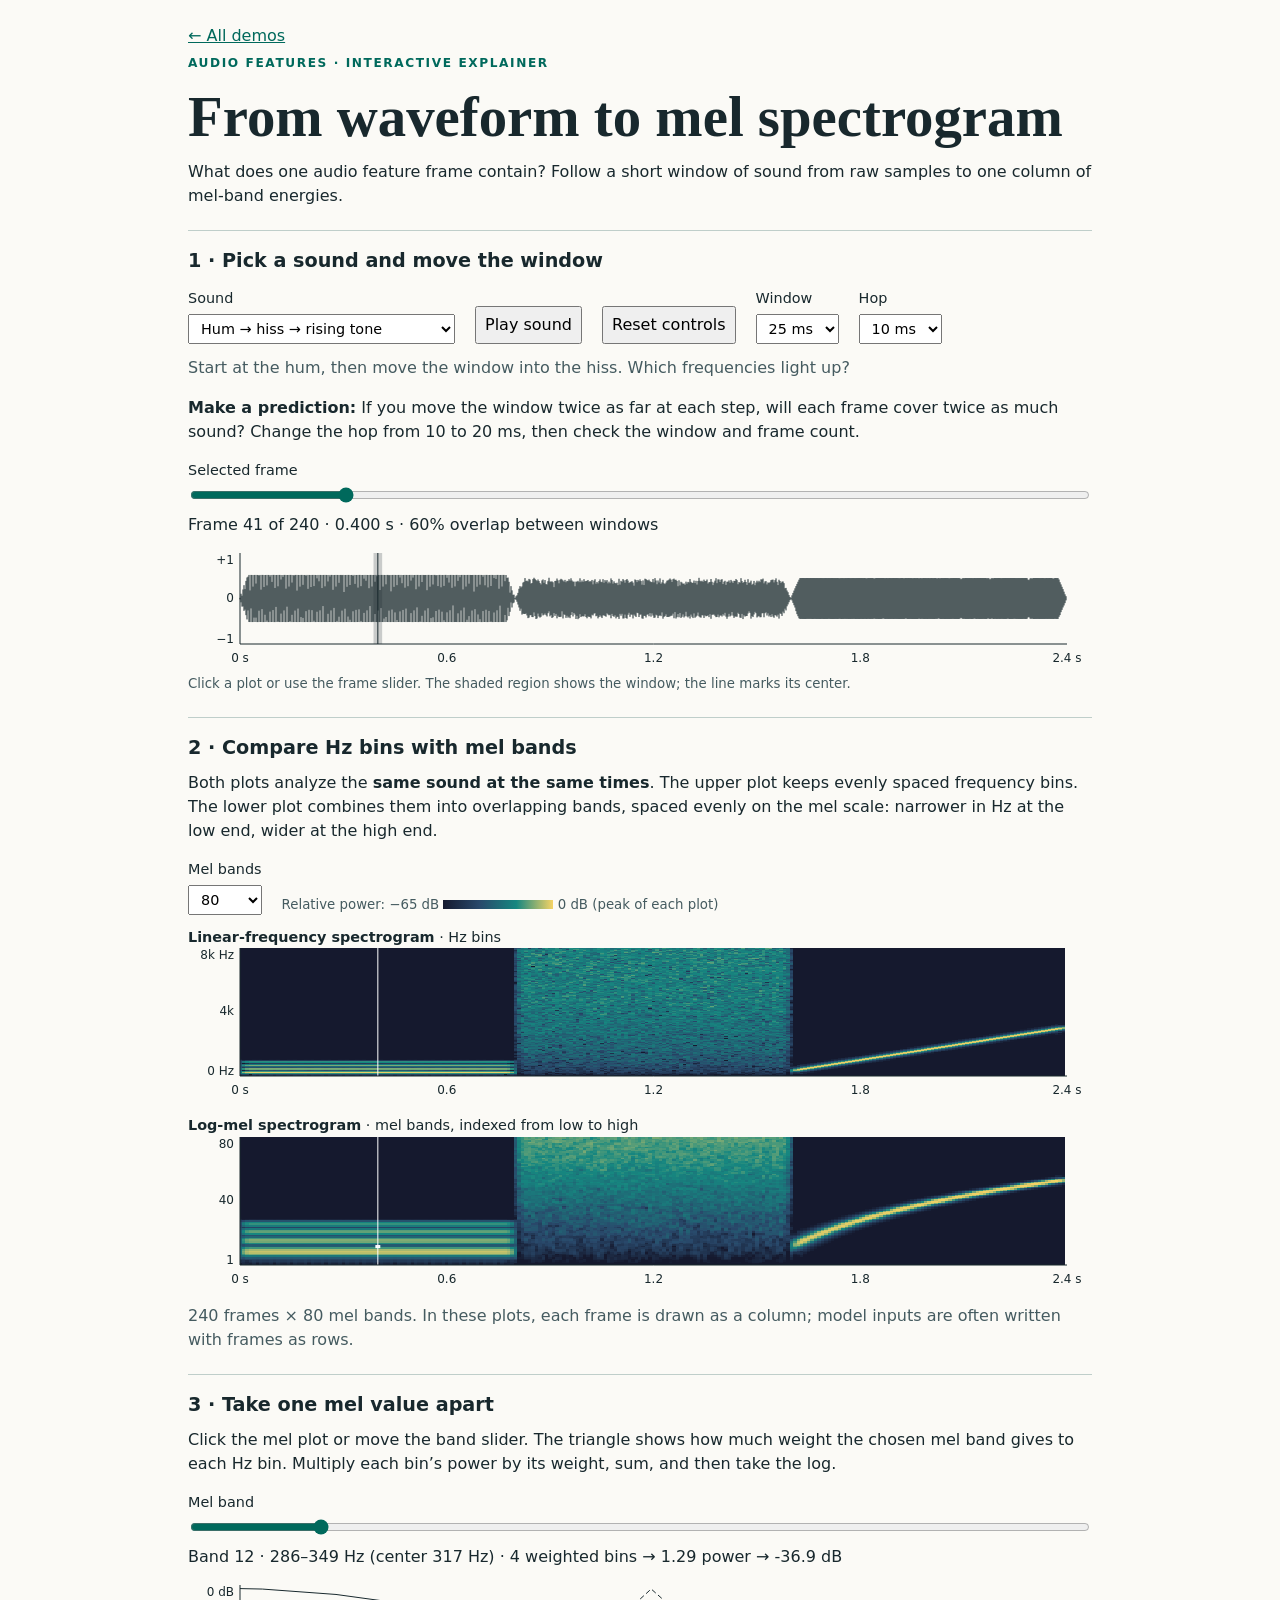
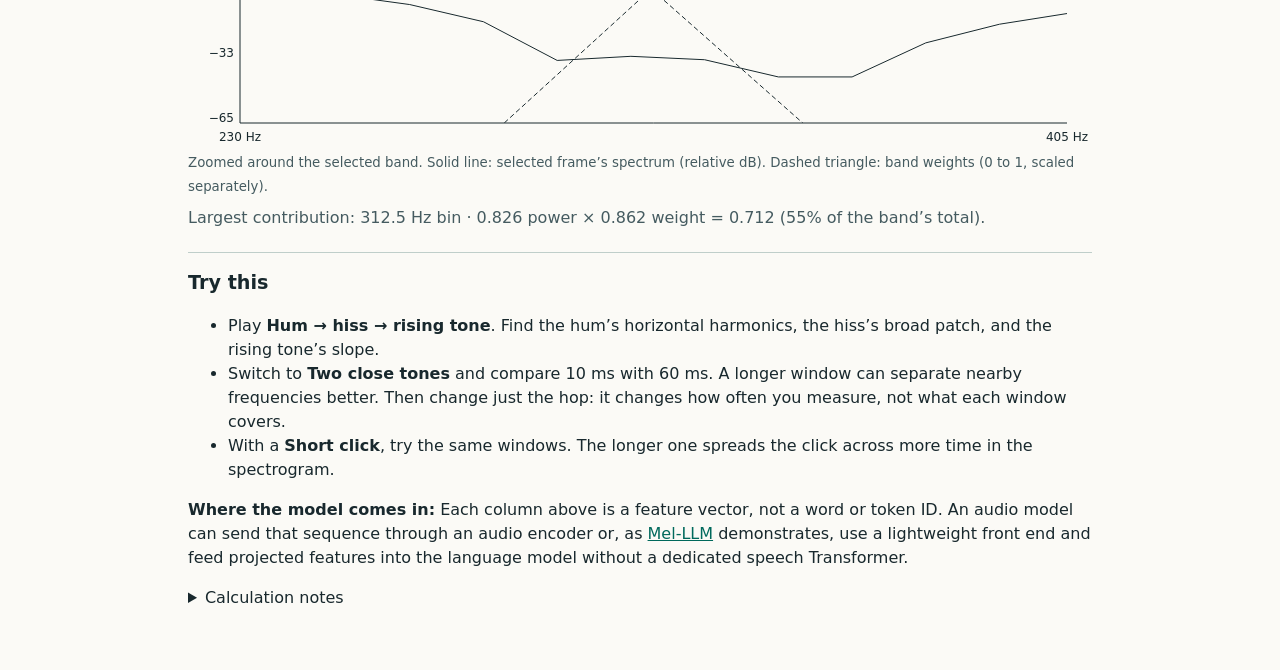
==== docs/visualizations/mel-spectrogram/index.html @ 10c1219c "Add interactive mel spectrogram explorable" ====
<!doctype html>
<html lang="en">
<meta charset="utf-8">
<meta name="viewport" content="width=device-width, initial-scale=1">
<title>From waveform to mel spectrogram</title>
<style>
:root{color-scheme:light dark;--paper:light-dark(#fbfaf6,#151c20);--ink:light-dark(#18282d,#eef6f4);--muted:light-dark(#455b60,#b2c5c7);--accent:light-dark(#00695c,#75dbca);--rule:light-dark(#bfceca,#43605d)}
*{box-sizing:border-box}
body{max-width:940px;margin:auto;padding:24px 18px 60px;background:var(--paper);color:var(--ink);font:16px/1.5 system-ui}
a{color:var(--accent)} h1{font:700 clamp(2rem,6vw,3.55rem)/1.05 Georgia,serif;margin:.25em 0} h2{font-size:1.2rem;margin:0} p{margin:.5em 0 1em}
small,.note{color:var(--muted)} .eyebrow{color:var(--accent);font-weight:700;text-transform:uppercase;letter-spacing:.13em;font-size:.76rem}
section{border-top:1px solid var(--rule);padding-top:16px;margin-top:22px}
.controls{display:flex;align-items:end;flex-wrap:wrap;gap:10px 20px;margin:12px 0}
label{display:grid;gap:4px;font-size:.9rem} select,button{font:inherit;padding:5px 8px} input{max-width:100%;accent-color:var(--accent)} .scrub{flex:1;min-width:160px}
canvas{width:100%;display:block;touch-action:pan-y} #wave{height:118px} .heat{height:155px} #detail{height:165px}
output{font-variant-numeric:tabular-nums} figure{margin:12px 0} figcaption{font-size:.9rem}
.legend{display:inline-block;vertical-align:middle;width:110px;height:9px;background:linear-gradient(90deg,#15192e,#29496b,#168780,#f5d365)}
</style>
<main>
<a href="../../">← All demos</a>
<header>
<p class="eyebrow">Audio features · interactive explainer</p>
<h1>From waveform to mel spectrogram</h1>
<p>What does one audio feature frame contain? Follow a short window of sound from raw samples to one column of mel-band energies.</p>
</header>

<section aria-labelledby="step1">
<h2 id="step1">1 · Pick a sound and move the window</h2>
<div class="controls">
<label>Sound
<select id="sound"><option value="mix">Hum → hiss → rising tone</option><option value="tones">Two close tones (440 + 510 Hz)</option><option value="chirp">Rising tone</option><option value="pulse">Short click</option></select></label>
<button id="play" type="button">Play sound</button>
<button id="reset" type="button">Reset controls</button>
<label>Window<select id="size"><option value="10">10 ms</option><option value="25" selected>25 ms</option><option value="60">60 ms</option></select></label>
<label>Hop<select id="hop"><option value="5">5 ms</option><option value="10" selected>10 ms</option><option value="20">20 ms</option></select></label>
</div>
<p class="note" id="hint"></p>
<p><strong>Make a prediction:</strong> If you move the window twice as far at each step, will each frame cover twice as much sound? Change the hop from 10 to 20 ms, then check the window and frame count.</p>
<label class="scrub">Selected frame <input id="frame" type="range" min="0" value="0"></label>
<p><output id="frameInfo" aria-live="off"></output></p>
<canvas id="wave" role="img" aria-label="Waveform with the selected analysis window shaded"></canvas>
<small>Click a plot or use the frame slider. The shaded region shows the window; the line marks its center.</small>
</section>

<section aria-labelledby="step2">
<h2 id="step2">2 · Compare Hz bins with mel bands</h2>
<p>Both plots analyze the <strong>same sound at the same times</strong>. The upper plot keeps evenly spaced frequency bins. The lower plot combines them into overlapping bands, spaced evenly on the mel scale: narrower in Hz at the low end, wider at the high end.</p>
<div class="controls"><label>Mel bands<select id="bands"><option>24</option><option>40</option><option selected>80</option></select></label>
<small>Relative power: −65 dB <span class="legend" aria-hidden="true"></span> 0 dB (peak of each plot)</small></div>
<figure><figcaption><strong>Linear-frequency spectrogram</strong> · Hz bins</figcaption><canvas id="linear" class="heat" role="img" aria-label="Linear frequency spectrogram"></canvas></figure>
<figure><figcaption><strong>Log-mel spectrogram</strong> · mel bands, indexed from low to high</figcaption><canvas id="mel" class="heat" role="img" aria-label="Log-mel spectrogram with selected frame and band"></canvas></figure>
<p class="note"><output id="shape"></output> In these plots, each frame is drawn as a column; model inputs are often written with frames as rows.</p>
</section>

<section aria-labelledby="step3">
<h2 id="step3">3 · Take one mel value apart</h2>
<p>Click the mel plot or move the band slider. The triangle shows how much weight the chosen mel band gives to each Hz bin. Multiply each bin’s power by its weight, sum, and then take the log.</p>
<label class="scrub">Mel band <input id="band" type="range" min="1" value="12"></label>
<p><output id="bandInfo" aria-live="off"></output></p>
<canvas id="detail" role="img" aria-label="Selected frame's spectrum and selected mel band's triangular weights"></canvas>
<small>Zoomed around the selected band. Solid line: selected frame’s spectrum (relative dB). Dashed triangle: band weights (0 to 1, scaled separately).</small>
<p class="note" id="contribution"></p>
</section>
<section>
<h2>Try this</h2>
<ul><li>Play <strong>Hum → hiss → rising tone</strong>. Find the hum’s horizontal harmonics, the hiss’s broad patch, and the rising tone’s slope.</li><li>Switch to <strong>Two close tones</strong> and compare 10 ms with 60 ms. A longer window can separate nearby frequencies better. Then change just the hop: it changes how often you measure, not what each window covers.</li><li>With a <strong>Short click</strong>, try the same windows. The longer one spreads the click across more time in the spectrogram.</li></ul>
<p><strong>Where the model comes in:</strong> Each column above is a feature vector, not a word or token ID. An audio model can send that sequence through an audio encoder or, as <a href="https://arxiv.org/html/2606.10231v4#S3.SS2">Mel-LLM</a> demonstrates, use a lightweight front end and feed projected features into the language model without a dedicated speech Transformer.</p>
<details><summary>Calculation notes</summary><p>Generated mono audio at 16 kHz, 2.4 seconds. Centered Hann windows use zero padding at the ends and a 1024-point FFT. We use unnormalized power and triangular filters spaced by the HTK mel formula. The dB transform uses 10 log₁₀(power/reference); colors clip below −65 dB and each plot has its own reference. The filter triangle is linear in Hz between its three vertices. This is a teaching implementation, not a checkpoint-specific feature extractor.</p></details>
</section>
</main>
<script src="dsp.js"></script>
<script src="explore.js"></script>
</html>
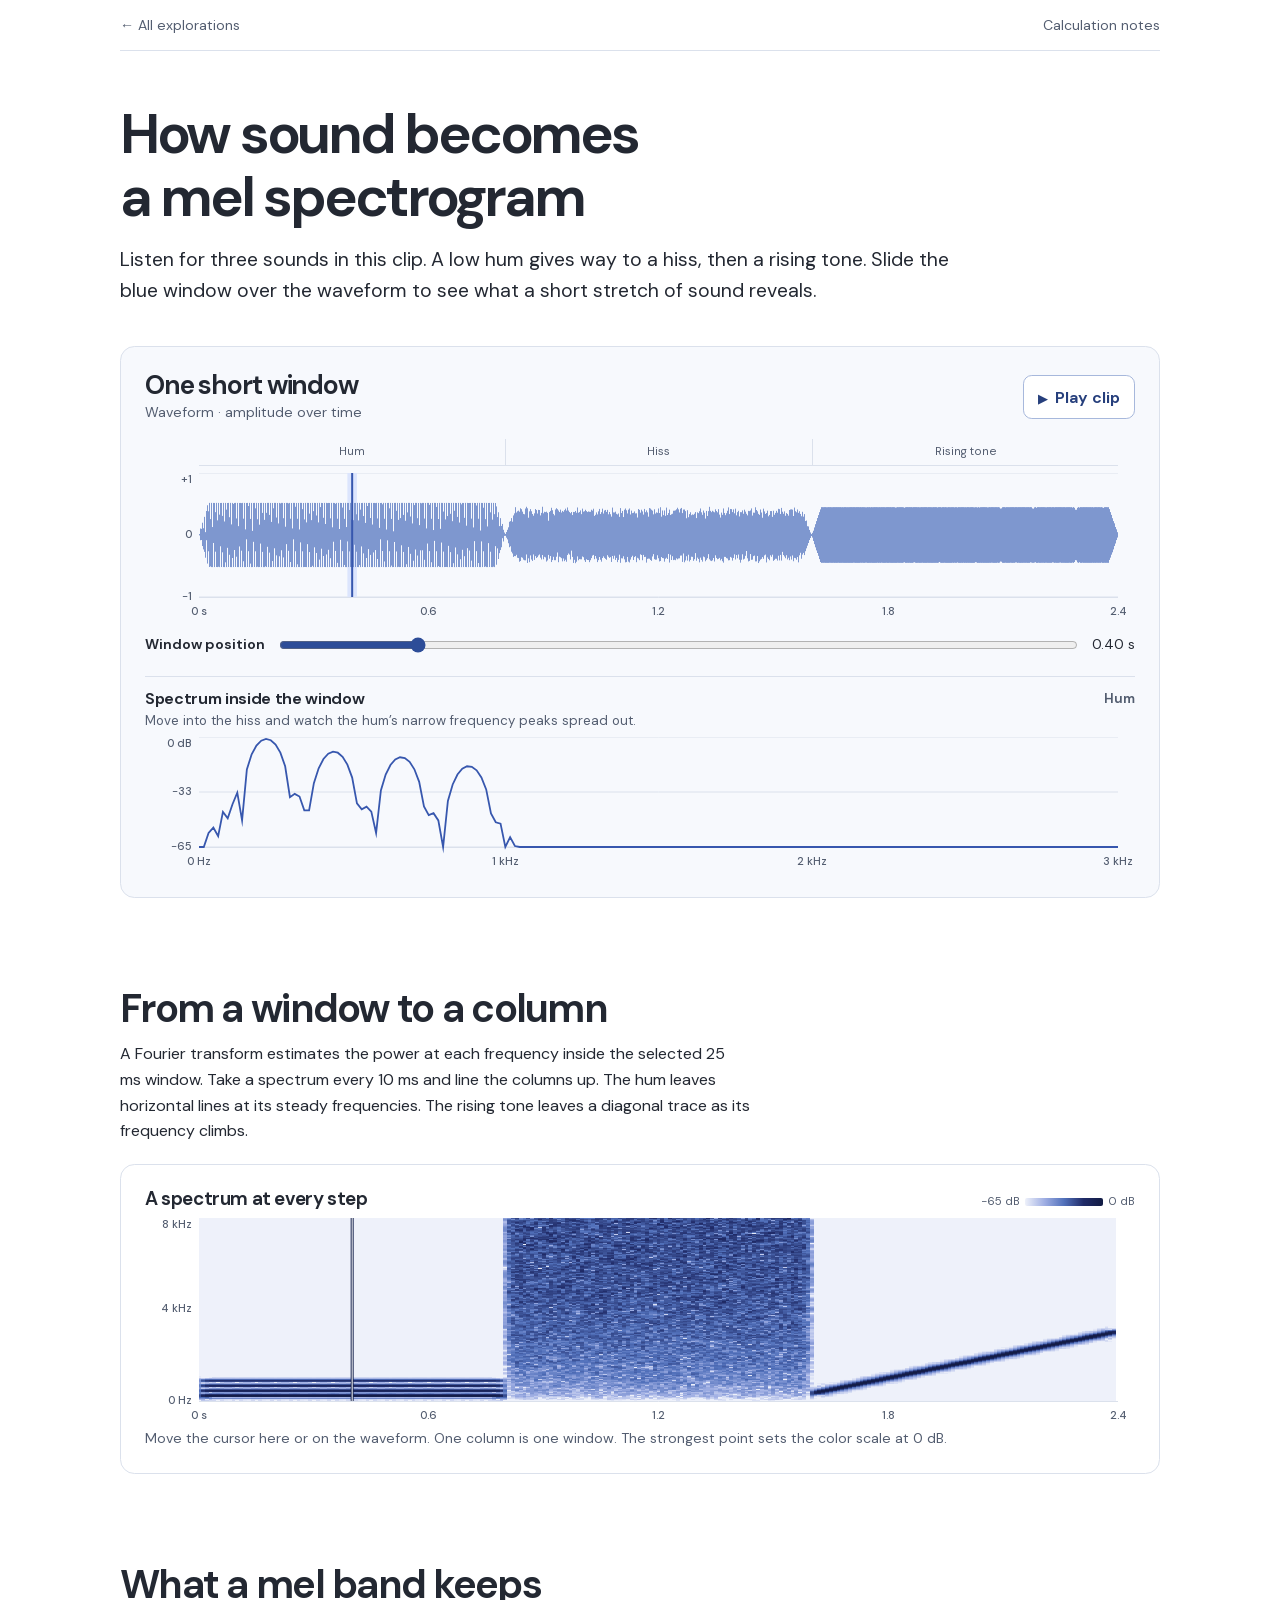
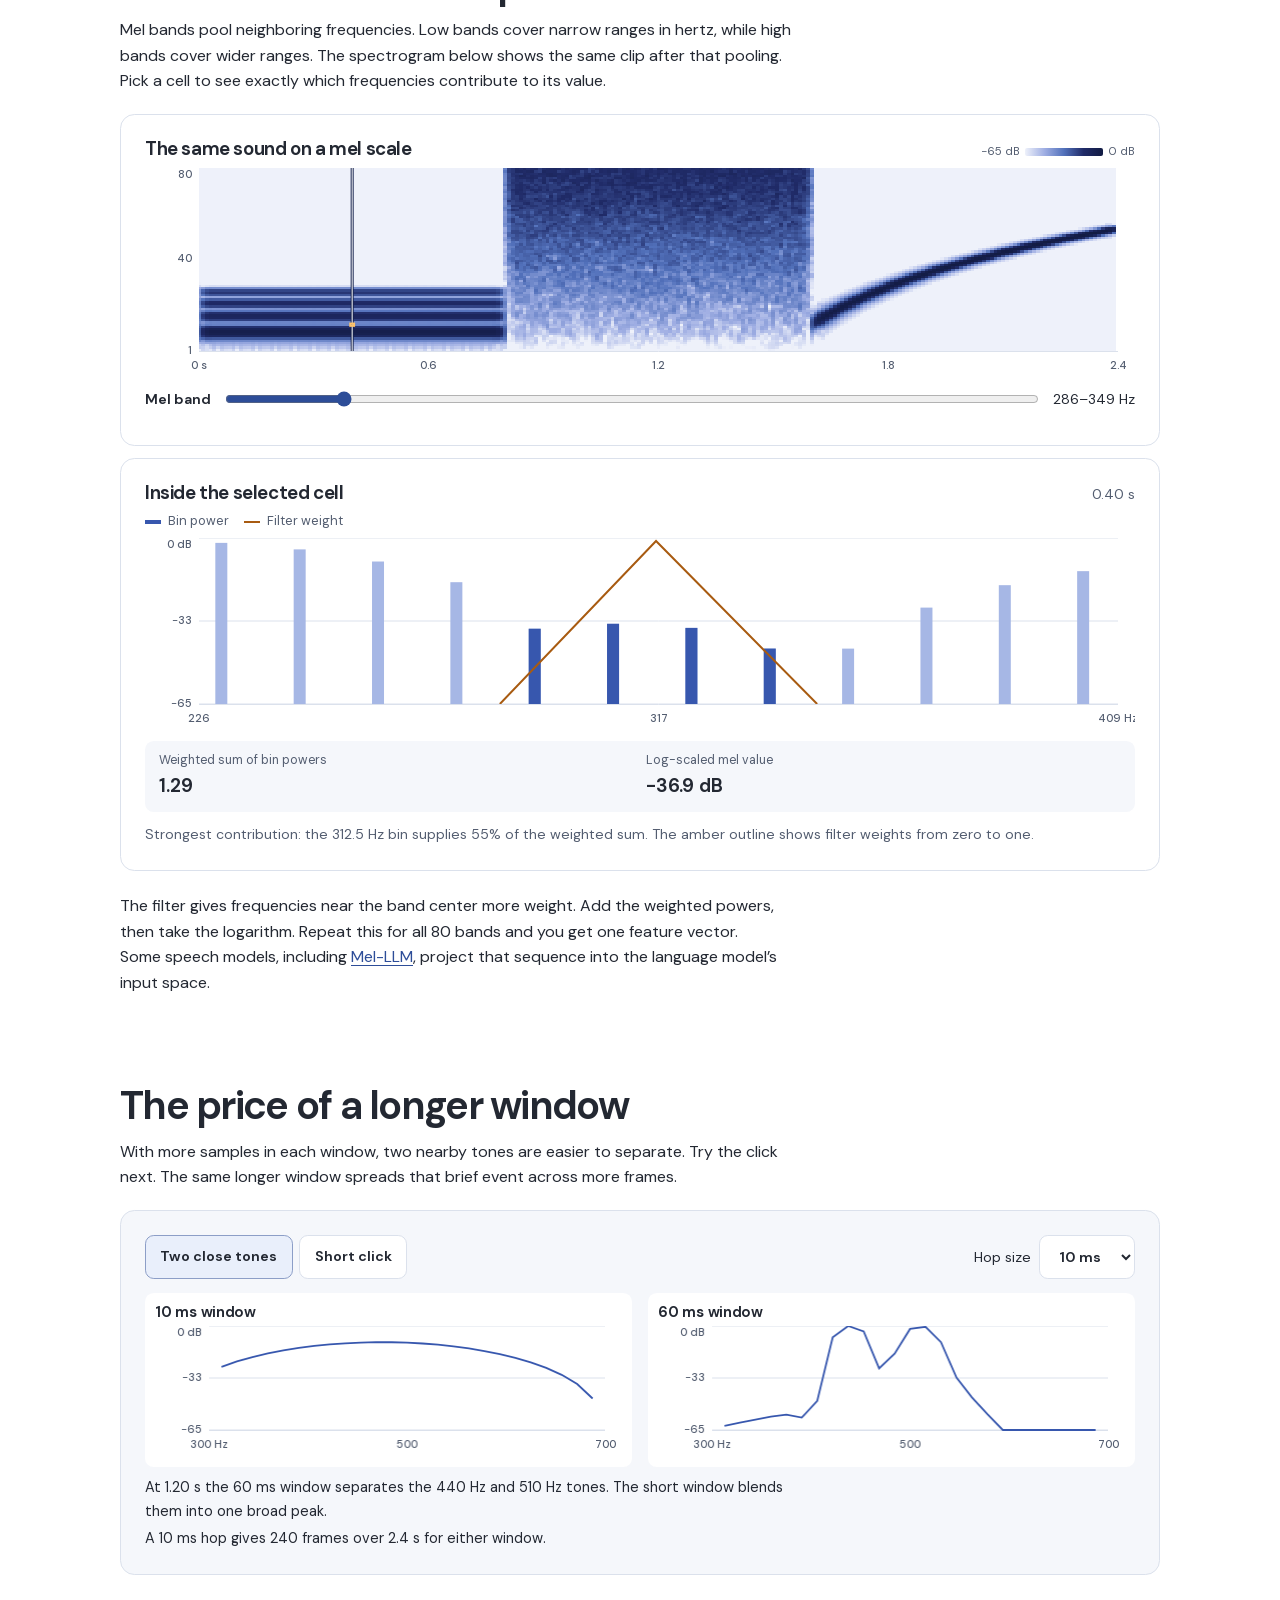
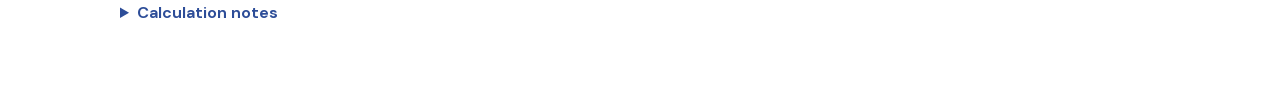
==== commit d6b3ecfc: "Rebuild mel spectrogram as an interactive lesson" ====
--- a/docs/visualizations/mel-spectrogram/index.html
+++ b/docs/visualizations/mel-spectrogram/index.html
@@ -1,73 +1,121 @@
 <!doctype html>
 <html lang="en">
-<meta charset="utf-8">
-<meta name="viewport" content="width=device-width, initial-scale=1">
-<title>From waveform to mel spectrogram</title>
-<style>
-:root{color-scheme:light dark;--paper:light-dark(#fbfaf6,#151c20);--ink:light-dark(#18282d,#eef6f4);--muted:light-dark(#455b60,#b2c5c7);--accent:light-dark(#00695c,#75dbca);--rule:light-dark(#bfceca,#43605d)}
-*{box-sizing:border-box}
-body{max-width:940px;margin:auto;padding:24px 18px 60px;background:var(--paper);color:var(--ink);font:16px/1.5 system-ui}
-a{color:var(--accent)} h1{font:700 clamp(2rem,6vw,3.55rem)/1.05 Georgia,serif;margin:.25em 0} h2{font-size:1.2rem;margin:0} p{margin:.5em 0 1em}
-small,.note{color:var(--muted)} .eyebrow{color:var(--accent);font-weight:700;text-transform:uppercase;letter-spacing:.13em;font-size:.76rem}
-section{border-top:1px solid var(--rule);padding-top:16px;margin-top:22px}
-.controls{display:flex;align-items:end;flex-wrap:wrap;gap:10px 20px;margin:12px 0}
-label{display:grid;gap:4px;font-size:.9rem} select,button{font:inherit;padding:5px 8px} input{max-width:100%;accent-color:var(--accent)} .scrub{flex:1;min-width:160px}
-canvas{width:100%;display:block;touch-action:pan-y} #wave{height:118px} .heat{height:155px} #detail{height:165px}
-output{font-variant-numeric:tabular-nums} figure{margin:12px 0} figcaption{font-size:.9rem}
-.legend{display:inline-block;vertical-align:middle;width:110px;height:9px;background:linear-gradient(90deg,#15192e,#29496b,#168780,#f5d365)}
-</style>
-<main>
-<a href="../../">← All demos</a>
-<header>
-<p class="eyebrow">Audio features · interactive explainer</p>
-<h1>From waveform to mel spectrogram</h1>
-<p>What does one audio feature frame contain? Follow a short window of sound from raw samples to one column of mel-band energies.</p>
-</header>
+<head>
+  <meta charset="utf-8">
+  <meta name="viewport" content="width=device-width, initial-scale=1">
+  <meta name="theme-color" content="#ffffff">
+  <meta name="description" content="Listen to a sound, move through a spectrogram, and see how one mel value is calculated.">
+  <title>How sound becomes a mel spectrogram</title>
+  <link rel="stylesheet" href="../editorial.css">
+  <link rel="stylesheet" href="mel.css">
+  <script src="dsp.js" defer></script>
+  <script src="explore.js" defer></script>
+</head>
+<body>
+  <header class="masthead measure">
+    <a href="../../">← All explorations</a>
+    <a href="#method">Calculation notes</a>
+  </header>
+  <main class="measure">
+    <h1>How sound becomes<br class="title-break"> a mel spectrogram</h1>
+    <p class="lede prose">Listen for three sounds in this clip. A low hum gives way to a hiss, then a rising tone. Slide the blue window over the waveform to see what a short stretch of sound reveals.</p>
 
-<section aria-labelledby="step1">
-<h2 id="step1">1 · Pick a sound and move the window</h2>
-<div class="controls">
-<label>Sound
-<select id="sound"><option value="mix">Hum → hiss → rising tone</option><option value="tones">Two close tones (440 + 510 Hz)</option><option value="chirp">Rising tone</option><option value="pulse">Short click</option></select></label>
-<button id="play" type="button">Play sound</button>
-<button id="reset" type="button">Reset controls</button>
-<label>Window<select id="size"><option value="10">10 ms</option><option value="25" selected>25 ms</option><option value="60">60 ms</option></select></label>
-<label>Hop<select id="hop"><option value="5">5 ms</option><option value="10" selected>10 ms</option><option value="20">20 ms</option></select></label>
-</div>
-<p class="note" id="hint"></p>
-<p><strong>Make a prediction:</strong> If you move the window twice as far at each step, will each frame cover twice as much sound? Change the hop from 10 to 20 ms, then check the window and frame count.</p>
-<label class="scrub">Selected frame <input id="frame" type="range" min="0" value="0"></label>
-<p><output id="frameInfo" aria-live="off"></output></p>
-<canvas id="wave" role="img" aria-label="Waveform with the selected analysis window shaded"></canvas>
-<small>Click a plot or use the frame slider. The shaded region shows the window; the line marks its center.</small>
-</section>
+    <figure class="wave-figure" aria-labelledby="wave-title">
+      <div class="figure-head">
+        <div>
+          <h2 id="wave-title">One short window</h2>
+          <p>Waveform · amplitude over time</p>
+        </div>
+        <button class="control play" id="play" type="button"><span id="play-icon" aria-hidden="true">▶</span> <span id="play-label">Play clip</span></button>
+      </div>
+      <div class="regions" aria-hidden="true"><span>Hum</span><span>Hiss</span><span>Rising tone</span></div>
+      <canvas id="wave" class="plot wave" role="img" aria-label="Waveform of a hum, a hiss, and a rising tone. The blue window shows the selected frame."></canvas>
+      <div class="range-row">
+        <label for="frame">Window position</label>
+        <input id="frame" type="range" min="0" value="40">
+        <output id="frameInfo" for="frame"></output>
+      </div>
+      <p id="audio-status" class="audio-status" role="status"></p>
+      <div class="window-spectrum">
+        <div class="figure-head"><h3>Spectrum inside the window</h3><span id="window-region"></span></div>
+        <p>Move into the hiss and watch the hum’s narrow frequency peaks spread out.</p>
+        <canvas id="spectrum" class="plot spectrum" role="img" aria-label="Frequency spectrum for the current window, with frequency in hertz and relative power in decibels."></canvas>
+      </div>
+    </figure>
 
-<section aria-labelledby="step2">
-<h2 id="step2">2 · Compare Hz bins with mel bands</h2>
-<p>Both plots analyze the <strong>same sound at the same times</strong>. The upper plot keeps evenly spaced frequency bins. The lower plot combines them into overlapping bands, spaced evenly on the mel scale: narrower in Hz at the low end, wider at the high end.</p>
-<div class="controls"><label>Mel bands<select id="bands"><option>24</option><option>40</option><option selected>80</option></select></label>
-<small>Relative power: −65 dB <span class="legend" aria-hidden="true"></span> 0 dB (peak of each plot)</small></div>
-<figure><figcaption><strong>Linear-frequency spectrogram</strong> · Hz bins</figcaption><canvas id="linear" class="heat" role="img" aria-label="Linear frequency spectrogram"></canvas></figure>
-<figure><figcaption><strong>Log-mel spectrogram</strong> · mel bands, indexed from low to high</figcaption><canvas id="mel" class="heat" role="img" aria-label="Log-mel spectrogram with selected frame and band"></canvas></figure>
-<p class="note"><output id="shape"></output> In these plots, each frame is drawn as a column; model inputs are often written with frames as rows.</p>
-</section>
+    <section class="lesson" aria-labelledby="spectrum-title">
+      <div class="prose section-intro">
+        <h2 id="spectrum-title">From a window to a column</h2>
+        <p>A Fourier transform estimates the power at each frequency inside the selected 25 ms window. Take a spectrum every 10 ms and line the columns up. The hum leaves horizontal lines at its steady frequencies. The rising tone leaves a diagonal trace as its frequency climbs.</p>
+      </div>
+      <figure class="map-figure" aria-labelledby="linear-title">
+        <div class="figure-head">
+          <h3 id="linear-title">A spectrum at every step</h3>
+          <span class="scale">−65 dB <span aria-hidden="true"></span> 0 dB</span>
+        </div>
+        <canvas id="linear" class="plot map" role="img" aria-label="Spectrogram with time in seconds, frequency in hertz, and a cursor synchronized to the waveform."></canvas>
+        <figcaption>Move the cursor here or on the waveform. One column is one window. The strongest point sets the color scale at 0 dB.</figcaption>
+      </figure>
+    </section>
 
-<section aria-labelledby="step3">
-<h2 id="step3">3 · Take one mel value apart</h2>
-<p>Click the mel plot or move the band slider. The triangle shows how much weight the chosen mel band gives to each Hz bin. Multiply each bin’s power by its weight, sum, and then take the log.</p>
-<label class="scrub">Mel band <input id="band" type="range" min="1" value="12"></label>
-<p><output id="bandInfo" aria-live="off"></output></p>
-<canvas id="detail" role="img" aria-label="Selected frame's spectrum and selected mel band's triangular weights"></canvas>
-<small>Zoomed around the selected band. Solid line: selected frame’s spectrum (relative dB). Dashed triangle: band weights (0 to 1, scaled separately).</small>
-<p class="note" id="contribution"></p>
-</section>
-<section>
-<h2>Try this</h2>
-<ul><li>Play <strong>Hum → hiss → rising tone</strong>. Find the hum’s horizontal harmonics, the hiss’s broad patch, and the rising tone’s slope.</li><li>Switch to <strong>Two close tones</strong> and compare 10 ms with 60 ms. A longer window can separate nearby frequencies better. Then change just the hop: it changes how often you measure, not what each window covers.</li><li>With a <strong>Short click</strong>, try the same windows. The longer one spreads the click across more time in the spectrogram.</li></ul>
-<p><strong>Where the model comes in:</strong> Each column above is a feature vector, not a word or token ID. An audio model can send that sequence through an audio encoder or, as <a href="https://arxiv.org/html/2606.10231v4#S3.SS2">Mel-LLM</a> demonstrates, use a lightweight front end and feed projected features into the language model without a dedicated speech Transformer.</p>
-<details><summary>Calculation notes</summary><p>Generated mono audio at 16 kHz, 2.4 seconds. Centered Hann windows use zero padding at the ends and a 1024-point FFT. We use unnormalized power and triangular filters spaced by the HTK mel formula. The dB transform uses 10 log₁₀(power/reference); colors clip below −65 dB and each plot has its own reference. The filter triangle is linear in Hz between its three vertices. This is a teaching implementation, not a checkpoint-specific feature extractor.</p></details>
-</section>
-</main>
-<script src="dsp.js"></script>
-<script src="explore.js"></script>
+    <section class="lesson" aria-labelledby="mel-title">
+      <div class="prose section-intro">
+        <h2 id="mel-title">What a mel band keeps</h2>
+        <p>Mel bands pool neighboring frequencies. Low bands cover narrow ranges in hertz, while high bands cover wider ranges. The spectrogram below shows the same clip after that pooling. Pick a cell to see exactly which frequencies contribute to its value.</p>
+      </div>
+      <figure class="map-figure" aria-labelledby="mel-plot-title">
+        <div class="figure-head">
+          <h3 id="mel-plot-title">The same sound on a mel scale</h3>
+          <span class="scale">−65 dB <span aria-hidden="true"></span> 0 dB</span>
+        </div>
+        <canvas id="mel" class="plot map" role="img" aria-label="Mel spectrogram with time in seconds, bands numbered low to high, and the current cell highlighted."></canvas>
+        <div class="range-row">
+          <label for="band">Mel band</label>
+          <input id="band" type="range" min="1" max="80" value="12">
+          <output id="bandInfo" for="band"></output>
+        </div>
+      </figure>
+      <figure class="slice-figure band-figure" aria-labelledby="filter-title">
+        <div class="figure-head">
+          <h3 id="filter-title">Inside the selected cell</h3>
+          <output id="cellTime" for="frame"></output>
+        </div>
+        <div class="figure-legend"><span><i class="power-swatch"></i> Bin power</span><span><i class="weight-swatch"></i> Filter weight</span></div>
+        <canvas id="detail" class="plot detail" role="img" aria-label="Frequency bins around the selected mel band. Solid bars show power and an amber triangle shows filter weights."></canvas>
+        <div class="calculation">
+          <div><span>Weighted sum of bin powers</span><output id="power" for="frame band"></output></div>
+          <div><span>Log-scaled mel value</span><output id="level" for="frame band"></output></div>
+        </div>
+        <figcaption id="contribution"></figcaption>
+      </figure>
+      <p class="prose bridge">The filter gives frequencies near the band center more weight. Add the weighted powers, then take the logarithm. Repeat this for all 80 bands and you get one feature vector. Some speech models, including <a href="https://arxiv.org/html/2606.10231v4#S3.SS2">Mel-LLM</a>, project that sequence into the language model’s input space.</p>
+    </section>
+
+    <section class="lesson" aria-labelledby="tradeoff-title">
+      <div class="prose section-intro">
+        <h2 id="tradeoff-title">The price of a longer window</h2>
+        <p>With more samples in each window, two nearby tones are easier to separate. Try the click next. The same longer window spreads that brief event across more frames.</p>
+      </div>
+      <div class="experiment">
+        <div class="experiment-bar">
+          <div class="choice" role="group" aria-label="Choose a sound for comparison">
+            <button class="control" type="button" data-example="tones" aria-pressed="true">Two close tones</button>
+            <button class="control" type="button" data-example="pulse" aria-pressed="false">Short click</button>
+          </div>
+          <label class="hop-label" for="hop">Hop size <select id="hop" class="control"><option value="5">5 ms</option><option value="10" selected>10 ms</option><option value="20">20 ms</option></select></label>
+        </div>
+        <div class="comparison">
+          <figure><h3>10 ms window</h3><canvas id="shortWindow" class="plot comparison-plot" role="img" aria-label="Result using a 10 millisecond window."></canvas></figure>
+          <figure><h3>60 ms window</h3><canvas id="longWindow" class="plot comparison-plot" role="img" aria-label="Result using a 60 millisecond window."></canvas></figure>
+        </div>
+        <p id="comparison-note" class="comparison-note"></p>
+        <p id="hop-note" class="comparison-note" aria-live="polite"></p>
+      </div>
+      <details id="method" class="prose method">
+        <summary>Calculation notes</summary>
+        <p>The clip is generated at 16 kHz and lasts 2.4 seconds. Frames use centered Hann windows, with zero padding at the ends and a 1,024-point FFT. The FFT powers are unnormalized. Triangular filters are spaced on the HTK mel scale. Each heatmap uses its own peak as the 0 dB reference. The window comparisons share a reference within each pair.</p>
+      </details>
+    </section>
+  </main>
+</body>
 </html>
--- a/docs/visualizations/editorial.css
+++ b/docs/visualizations/editorial.css
@@ -0,0 +1,71 @@
+@font-face {
+  font-family: "DM Sans";
+  src: url("fonts/dm-sans-latin.woff2") format("woff2");
+  font-weight: 400 700;
+  font-display: swap;
+}
+
+:root {
+  color-scheme: light;
+  --paper: #fff;
+  --ink: #232832;
+  --muted: #535d70;
+  --rule: #dbe1ec;
+  --soft: #f5f7fb;
+  --link: #2d4d98;
+  --font: "DM Sans", Arial, sans-serif;
+  font-family: var(--font);
+  color: var(--ink);
+  background: var(--paper);
+}
+
+* { box-sizing: border-box; }
+body { margin: 0; line-height: 1.6; }
+a { color: var(--link); text-underline-offset: 0.17em; }
+:focus-visible { outline: 3px solid var(--link); outline-offset: 4px; }
+h1, h2, h3, p, figure { margin: 0; }
+h1, h2, h3 { line-height: 1.12; text-wrap: balance; }
+h1 { font-size: clamp(2.3rem, 6vw, 4.05rem); letter-spacing: -0.058em; font-weight: 650; }
+h2 { font-size: clamp(1.75rem, 4vw, 2.5rem); letter-spacing: -0.043em; font-weight: 650; }
+h3 { letter-spacing: -0.021em; font-weight: 650; }
+p { text-wrap: pretty; }
+.prose { max-width: 61ch; }
+.measure { width: min(100% - 2.5rem, 65rem); margin-inline: auto; }
+
+button, select, input { font: inherit; color: inherit; }
+button { cursor: pointer; }
+.control {
+  min-block-size: 44px;
+  padding-inline: 0.9rem;
+  border: 1px solid var(--rule);
+  border-radius: 0.55rem;
+  background: var(--paper);
+  font-weight: 650;
+}
+.control:hover { background: var(--soft); border-color: #aeb9d1; }
+.control[aria-pressed="true"] { background: #e9effb; border-color: #8c9ec7; }
+.text-control {
+  min-height: 44px;
+  border: 0;
+  padding: 0 0.3rem;
+  background: transparent;
+  color: var(--link);
+  text-decoration: underline;
+  text-underline-offset: 0.2em;
+}
+input[type="range"] {
+  min-width: 0;
+  min-height: 44px;
+  margin: 0;
+  accent-color: var(--link);
+  cursor: pointer;
+}
+.visually-hidden {
+  position: absolute;
+  width: 1px;
+  height: 1px;
+  padding: 0;
+  overflow: hidden;
+  clip-path: inset(50%);
+  white-space: nowrap;
+}
--- a/docs/visualizations/mel-spectrogram/mel.css
+++ b/docs/visualizations/mel-spectrogram/mel.css
@@ -0,0 +1,102 @@
+:root { --signal: #3757ae; --weight: #a85b11; --plot-left: 54px; --plot-right: 17px; }
+
+.masthead {
+  display: flex;
+  justify-content: space-between;
+  gap: 0.75rem;
+  padding: 0.85rem 0;
+  border-bottom: 1px solid var(--rule);
+  font-size: 0.88rem;
+}
+.masthead a { color: var(--muted); text-decoration: none; }
+.masthead a:hover { text-decoration: underline; }
+
+main { padding: clamp(1.7rem, 4vw, 3.45rem) 0 5rem; }
+main h1 { font-size: clamp(2.3rem, 5.5vw, 3.52rem); }
+.lede { margin: 1rem 0 clamp(1.5rem, 4vw, 2.5rem); font-size: clamp(1.05rem, 2vw, 1.22rem); }
+.wave-figure, .slice-figure, .map-figure, .experiment {
+  padding: clamp(0.8rem, 2.5vw, 1.5rem);
+  border: 1px solid var(--rule);
+  border-radius: 0.9rem;
+}
+.wave-figure { background: #f7f9fd; }
+.figure-head { display: flex; align-items: baseline; justify-content: space-between; flex-wrap: wrap; gap: 0.35rem 1rem; }
+.wave-figure .figure-head { align-items: center; }
+.wave-figure h2 { font-size: clamp(1.32rem, 3vw, 1.65rem); }
+.figure-head p, .figure-head output, figcaption { color: var(--muted); font-size: 0.88rem; }
+.play { flex: 0 0 auto; color: #263f7c; border-color: #a7b8dc; }
+#play-icon { margin-right: 0.2rem; font-size: 0.78rem; }
+.regions {
+  display: grid;
+  grid-template-columns: repeat(3, minmax(0, 1fr));
+  margin: 0.95rem var(--plot-right) 0 var(--plot-left);
+  color: var(--muted);
+  font-size: 0.72rem;
+  text-align: center;
+}
+.regions span { padding: 0.25rem 0; border-bottom: 1px solid var(--rule); }
+.regions span + span { border-left: 1px solid var(--rule); }
+.plot {
+  display: block;
+  width: 100%;
+  margin-top: 0.4rem;
+}
+#wave, #linear, #mel { cursor: crosshair; touch-action: pan-y; }
+.wave { height: clamp(105px, 14vw, 150px); }
+.map { height: clamp(132px, 18vw, 209px); }
+.spectrum, .detail { height: clamp(134px, 18vw, 192px); }
+.range-row { display: grid; grid-template-columns: max-content minmax(3rem, 1fr) max-content; align-items: center; gap: 0.25rem 0.85rem; font-size: 0.88rem; }
+.range-row label { font-weight: 650; }
+output { font-variant-numeric: tabular-nums; }
+.audio-status:empty { display: none; }
+
+.lesson { margin-top: clamp(2.9rem, 7vw, 5.5rem); }
+.section-intro { margin-bottom: 1.25rem; }
+.section-intro p { margin-top: 0.65rem; }
+.bridge { margin: 1.4rem 0; }
+.scale { display: flex; align-items: center; gap: 0.3rem; font-size: 0.72rem; color: var(--muted); }
+.scale span {
+  width: clamp(44px, 9vw, 78px);
+  height: 8px;
+  border-radius: 2px;
+  background: linear-gradient(90deg, #eef1fa, #9faee3, #5271bb, #202b68, #121b43);
+}
+.band-figure { margin-top: 0.75rem; }
+.figure-legend { display: flex; gap: 0.95rem; padding-top: 0.35rem; font-size: 0.8rem; color: var(--muted); }
+.figure-legend i { display: inline-block; width: 1rem; margin-right: 0.25rem; vertical-align: middle; }
+.power-swatch { border-top: 4px solid var(--signal); }
+.weight-swatch { border-top: 2px solid var(--weight); }
+.calculation { display: grid; grid-template-columns: 1fr 1fr; gap: 0.8rem; margin: 0.7rem 0; padding: 0.65rem 0.85rem; background: var(--soft); border-radius: 0.55rem; }
+.calculation span, .calculation output { display: block; }
+.calculation span { color: var(--muted); font-size: 0.78rem; }
+.calculation output { font-size: 1.18rem; font-weight: 650; }
+
+.experiment { background: var(--soft); }
+.experiment-bar, .choice { display: flex; align-items: center; flex-wrap: wrap; gap: 0.4rem; }
+.experiment-bar { justify-content: space-between; gap: 0.75rem; }
+.choice button, .hop-label { font-size: 0.89rem; }
+.hop-label select { margin-left: 0.25rem; }
+.comparison { display: grid; grid-template-columns: repeat(2, minmax(0, 1fr)); gap: 1rem; margin: 0.9rem 0 0.6rem; }
+.comparison figure { min-width: 0; background: #fff; padding: 0.65rem; border-radius: 0.55rem; }
+.comparison h3 { font-size: 0.92rem; }
+.comparison-plot { height: 130px; }
+.comparison-note { max-width: 65ch; font-size: 0.91rem; margin-top: 0.25rem; }
+.method { margin-top: 1.55rem; }
+.method summary { font-weight: 650; color: var(--link); cursor: pointer; }
+.method p { margin-top: 0.55rem; }
+
+@media (max-width: 660px) {
+  :root { --plot-left: 43px; --plot-right: 13px; }
+  .measure { width: calc(100% - 1.6rem); }
+  .title-break { display: none; }
+  .range-row { grid-template-columns: 1fr auto; row-gap: 0; }
+  .range-row input { grid-column: 1 / -1; grid-row: 2; }
+  .range-row output { grid-column: 2; grid-row: 1; }
+  .comparison { grid-template-columns: 1fr; gap: 0.5rem; }
+}
+
+.window-spectrum { border-top: 1px solid var(--rule); margin-top: 0.6rem; padding-top: 0.7rem; }
+.window-spectrum h3 { font-size: 1rem; }
+.window-spectrum p, #window-region { font-size: 0.83rem; color: var(--muted); }
+#window-region { font-weight: 650; }
+.window-spectrum .plot { height: clamp(105px, 12vw, 136px); }
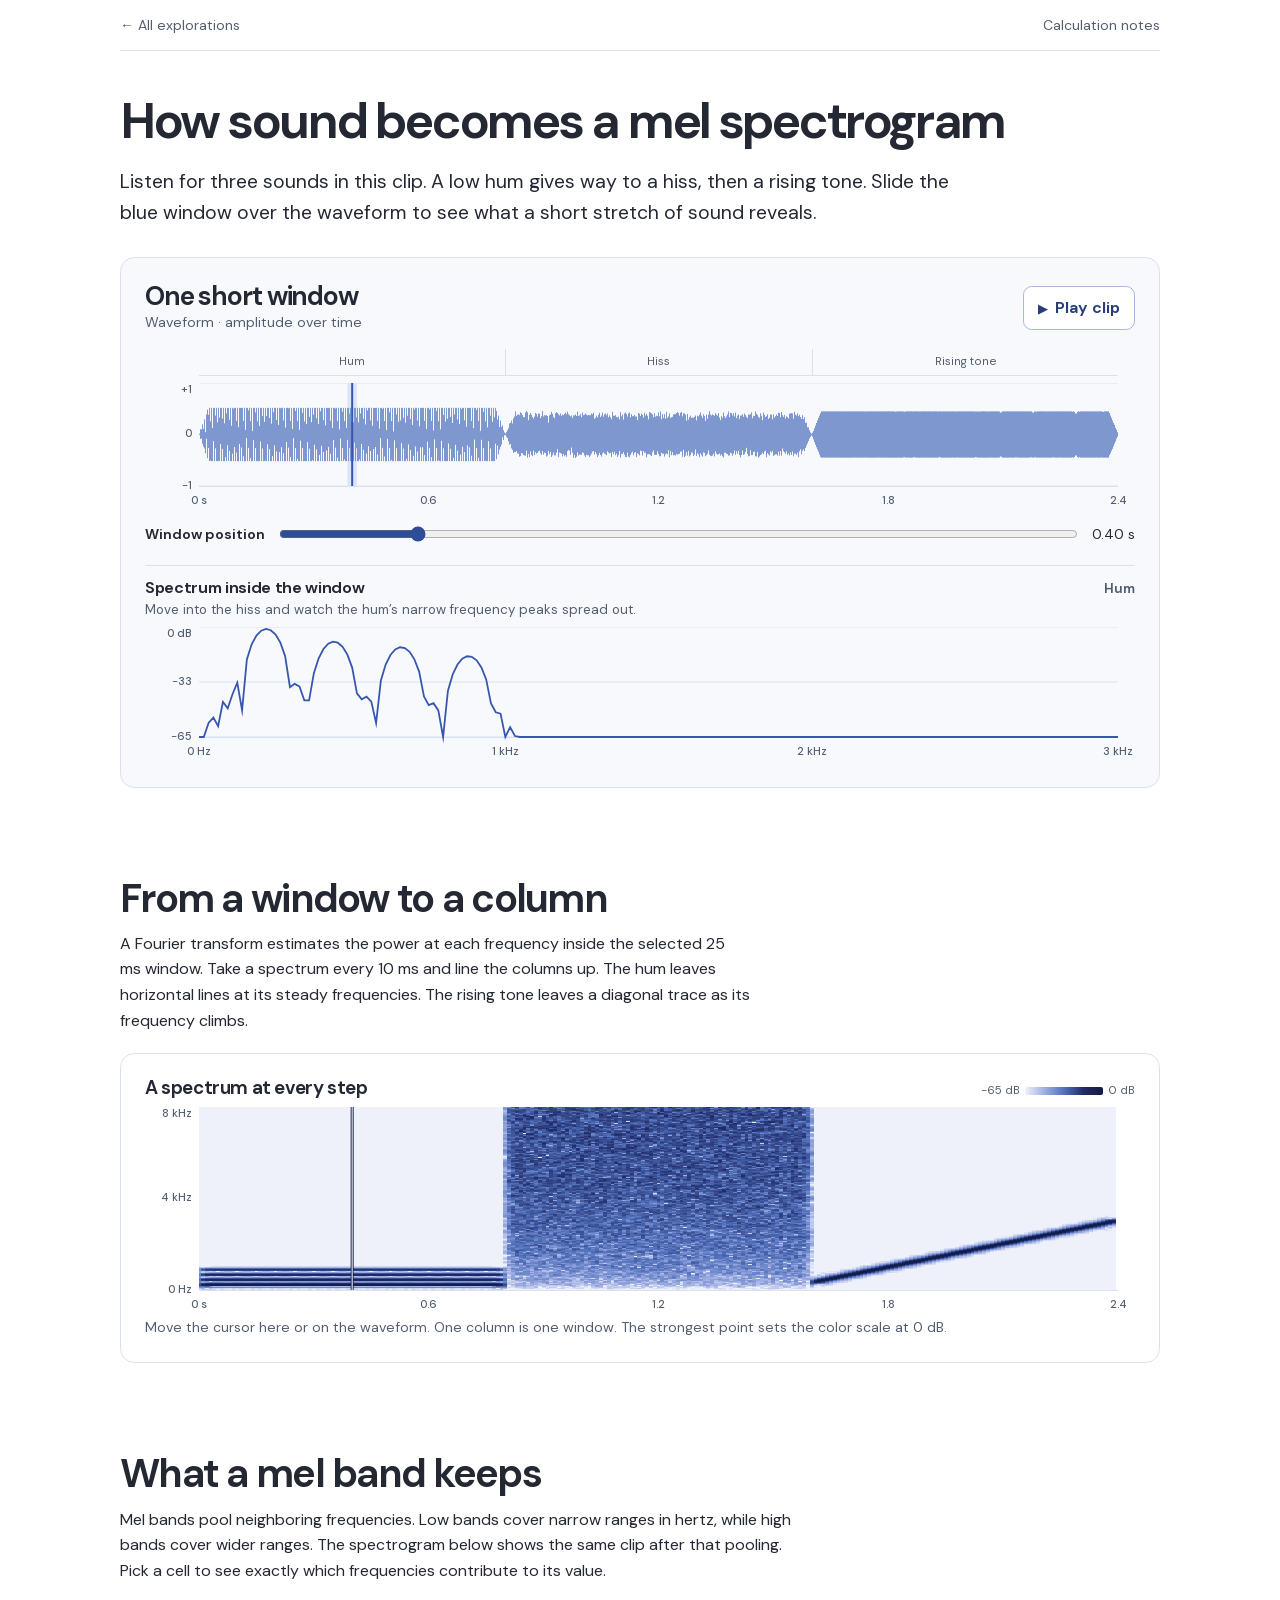
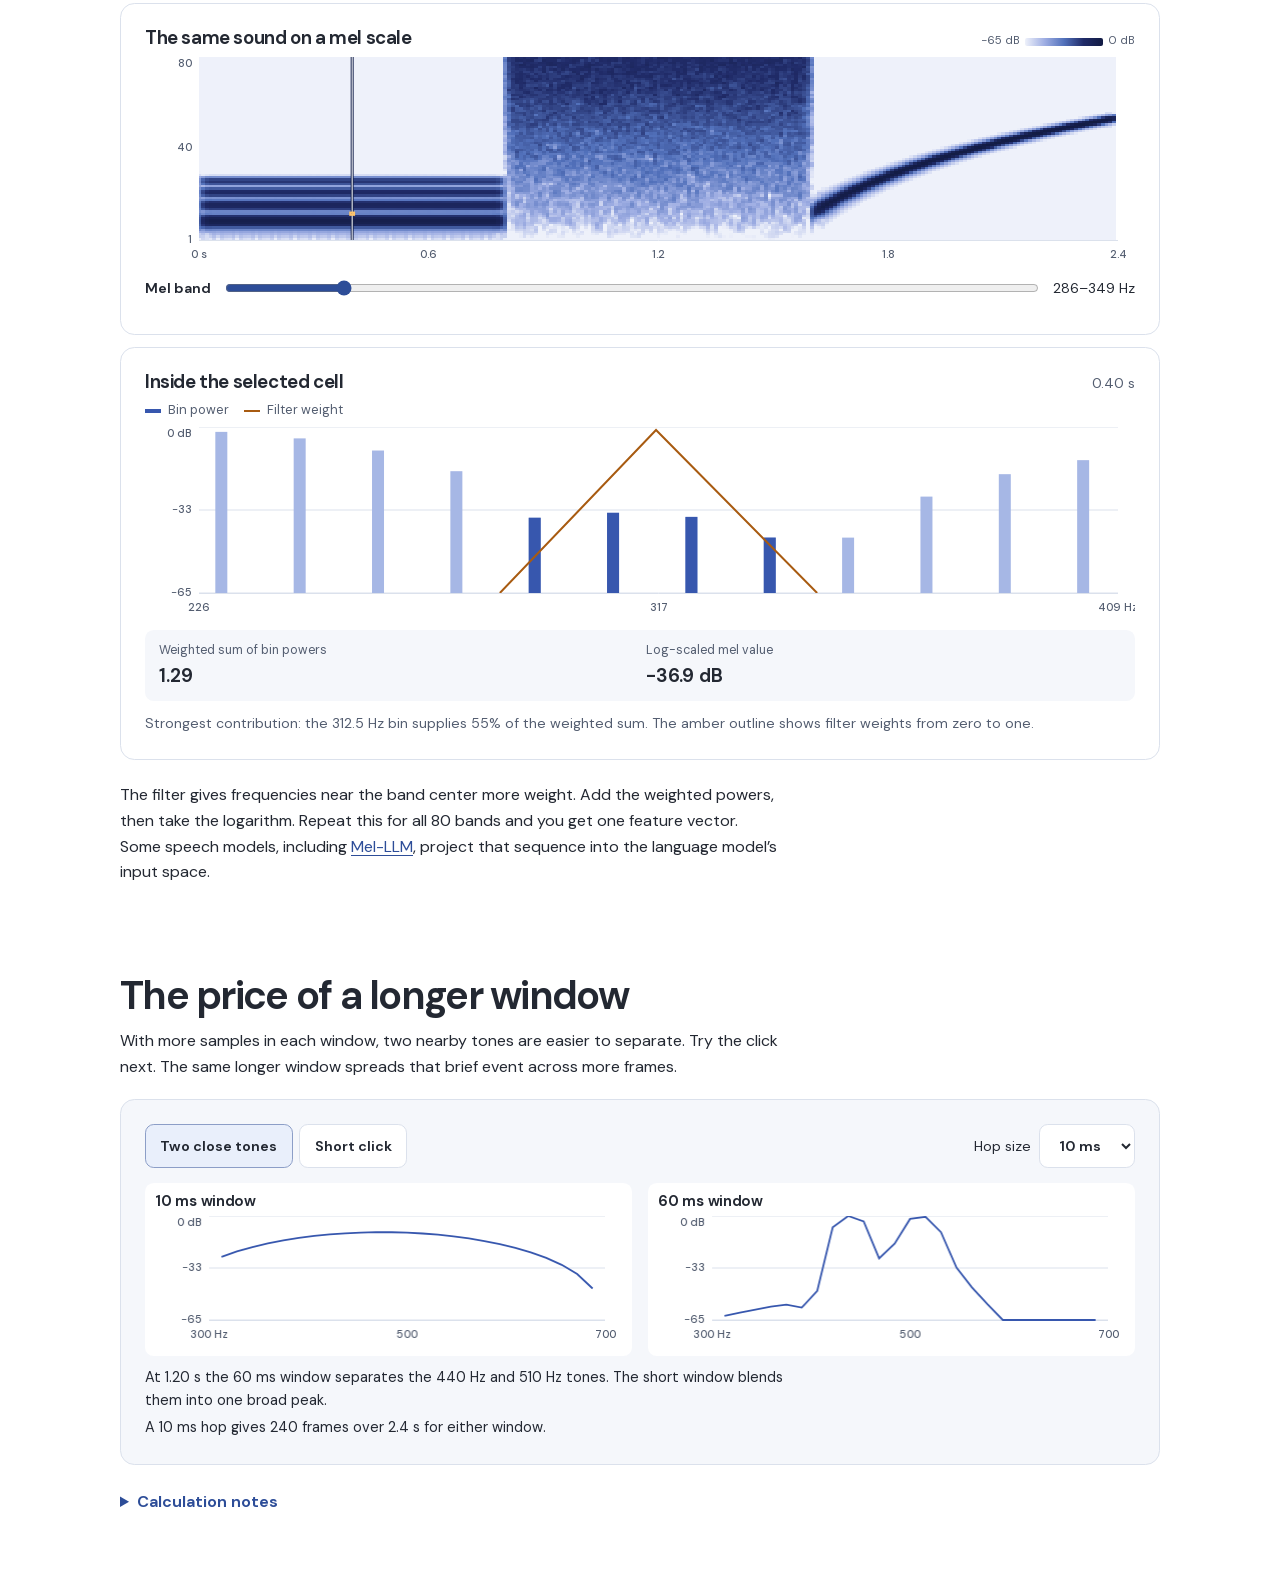
==== commit 904aa647: "Keep the first spectrum in view alongside the waveform" ====
--- a/docs/visualizations/mel-spectrogram/index.html
+++ b/docs/visualizations/mel-spectrogram/index.html
@@ -17,7 +17,7 @@
     <a href="#method">Calculation notes</a>
   </header>
   <main class="measure">
-    <h1>How sound becomes<br class="title-break"> a mel spectrogram</h1>
+    <h1>How sound becomes a mel spectrogram</h1>
     <p class="lede prose">Listen for three sounds in this clip. A low hum gives way to a hiss, then a rising tone. Slide the blue window over the waveform to see what a short stretch of sound reveals.</p>
 
     <figure class="wave-figure" aria-labelledby="wave-title">
--- a/docs/visualizations/mel-spectrogram/mel.css
+++ b/docs/visualizations/mel-spectrogram/mel.css
@@ -11,9 +11,9 @@
 .masthead a { color: var(--muted); text-decoration: none; }
 .masthead a:hover { text-decoration: underline; }
 
-main { padding: clamp(1.7rem, 4vw, 3.45rem) 0 5rem; }
-main h1 { font-size: clamp(2.3rem, 5.5vw, 3.52rem); }
-.lede { margin: 1rem 0 clamp(1.5rem, 4vw, 2.5rem); font-size: clamp(1.05rem, 2vw, 1.22rem); }
+main { padding: clamp(1.7rem, 3.4vw, 2.65rem) 0 5rem; }
+main h1 { font-size: clamp(2.3rem, 4.5vw, 3.15rem); }
+.lede { margin: 1rem 0 clamp(1.4rem, 3vw, 1.8rem); font-size: clamp(1.05rem, 2vw, 1.22rem); }
 .wave-figure, .slice-figure, .map-figure, .experiment {
   padding: clamp(0.8rem, 2.5vw, 1.5rem);
   border: 1px solid var(--rule);
@@ -42,7 +42,7 @@
   margin-top: 0.4rem;
 }
 #wave, #linear, #mel { cursor: crosshair; touch-action: pan-y; }
-.wave { height: clamp(105px, 14vw, 150px); }
+.wave { height: clamp(105px, 12vw, 129px); }
 .map { height: clamp(132px, 18vw, 209px); }
 .spectrum, .detail { height: clamp(134px, 18vw, 192px); }
 .range-row { display: grid; grid-template-columns: max-content minmax(3rem, 1fr) max-content; align-items: center; gap: 0.25rem 0.85rem; font-size: 0.88rem; }
@@ -88,7 +88,6 @@
 @media (max-width: 660px) {
   :root { --plot-left: 43px; --plot-right: 13px; }
   .measure { width: calc(100% - 1.6rem); }
-  .title-break { display: none; }
   .range-row { grid-template-columns: 1fr auto; row-gap: 0; }
   .range-row input { grid-column: 1 / -1; grid-row: 2; }
   .range-row output { grid-column: 2; grid-row: 1; }
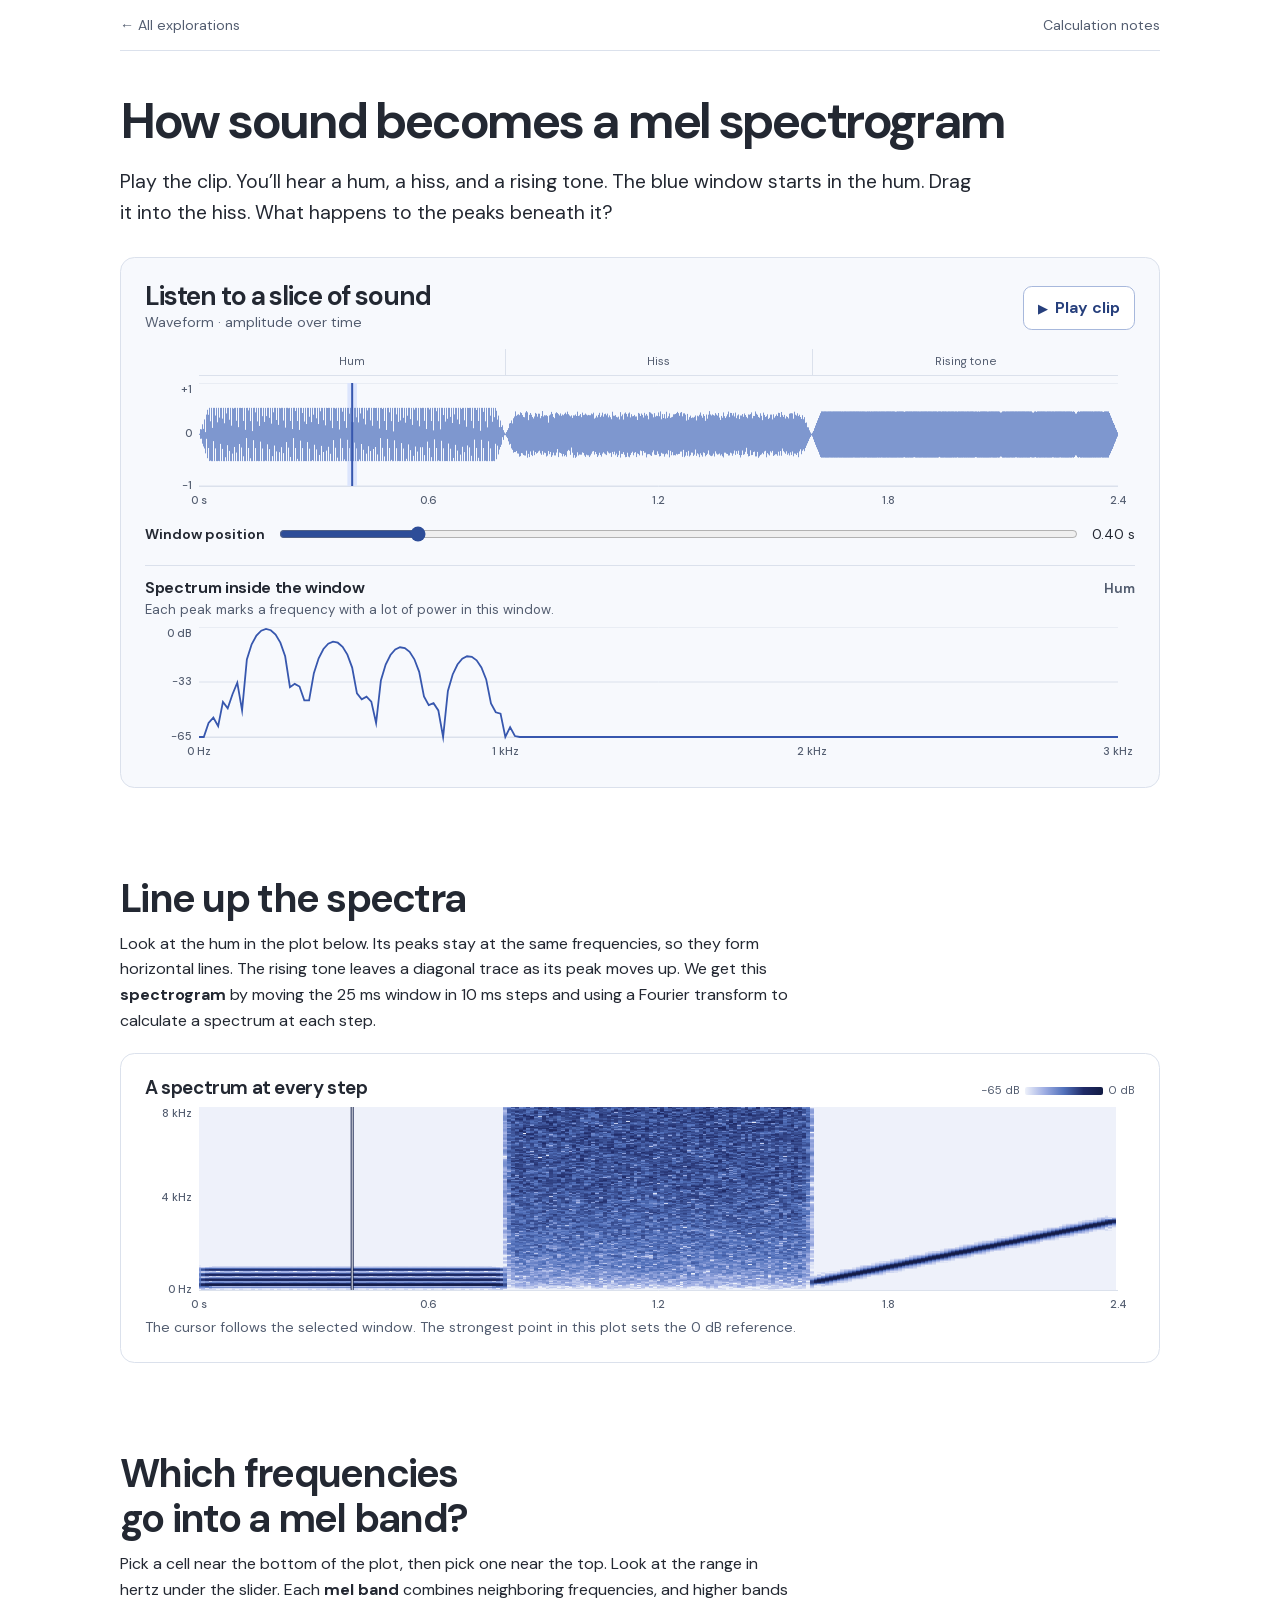
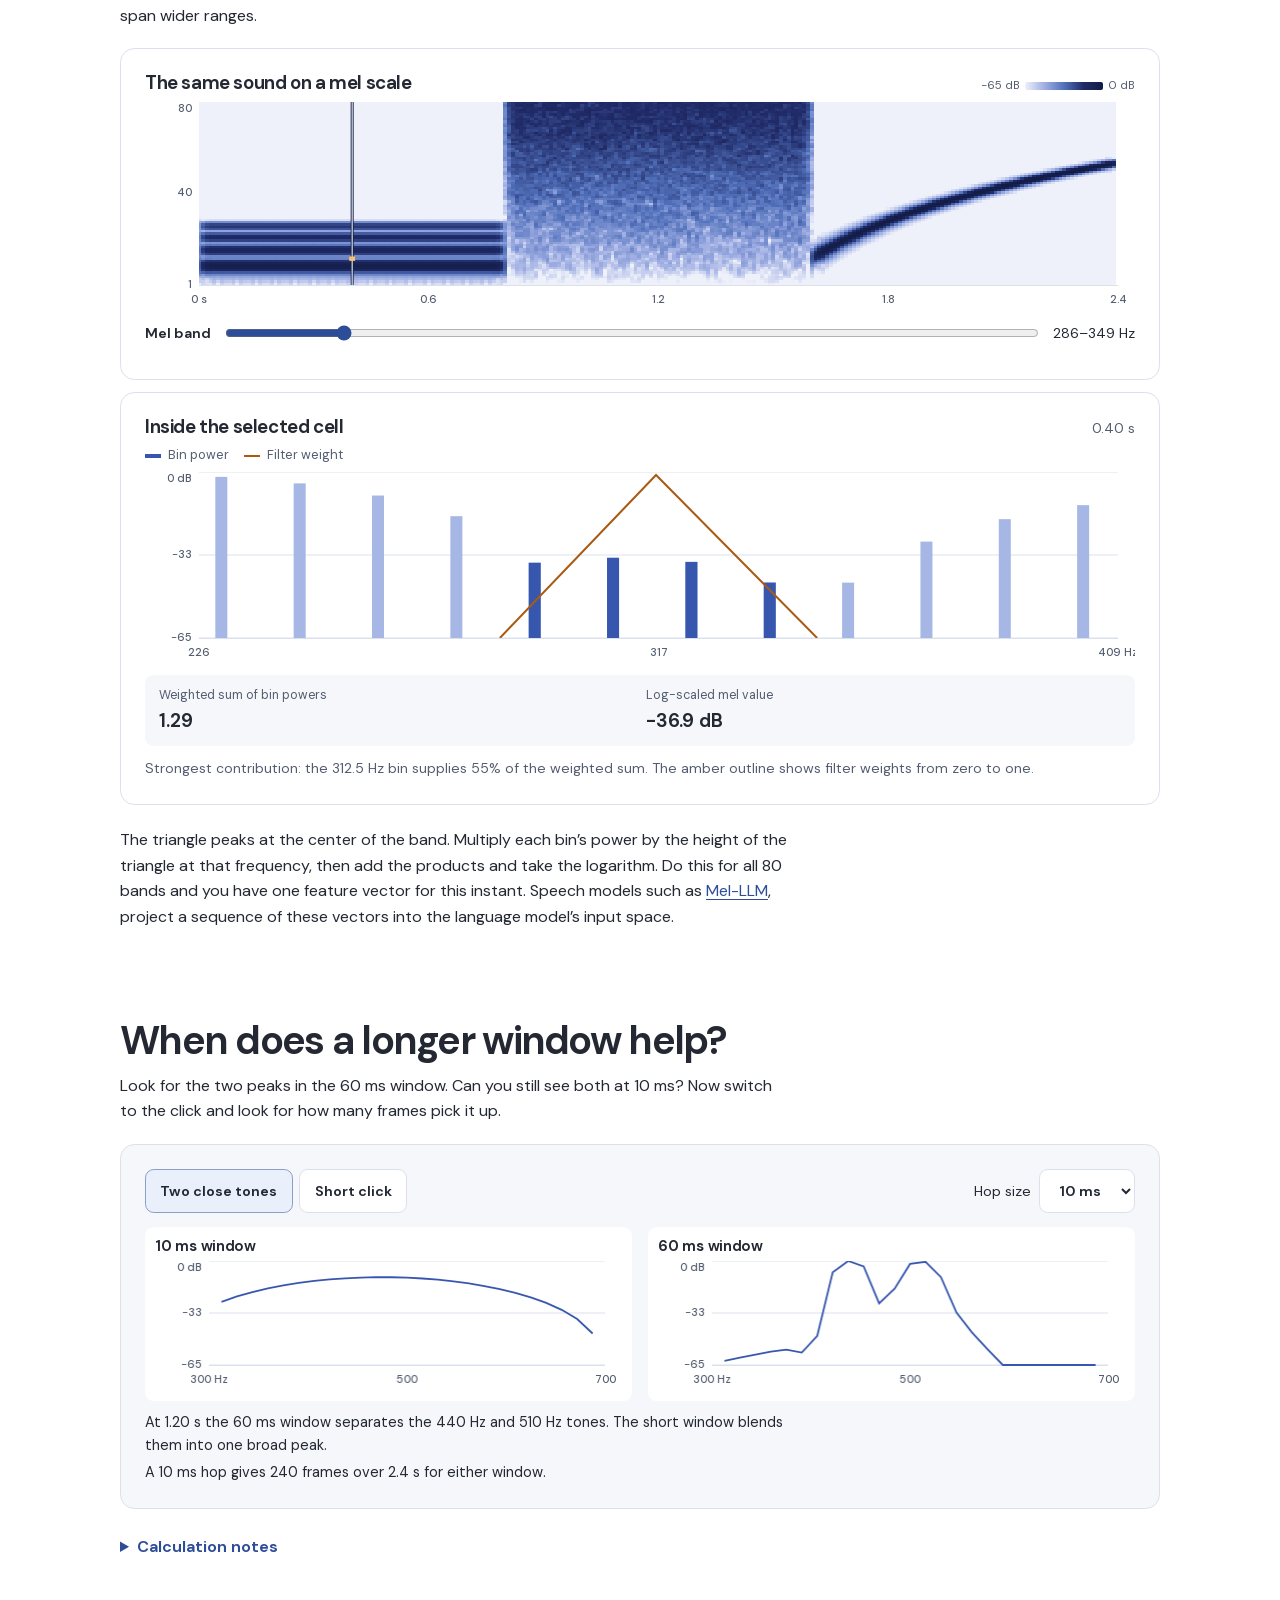
==== commit ac437f27: "Write mel lesson around observations and questions" ====
--- a/docs/visualizations/mel-spectrogram/index.html
+++ b/docs/visualizations/mel-spectrogram/index.html
@@ -18,12 +18,12 @@
   </header>
   <main class="measure">
     <h1>How sound becomes a mel spectrogram</h1>
-    <p class="lede prose">Listen for three sounds in this clip. A low hum gives way to a hiss, then a rising tone. Slide the blue window over the waveform to see what a short stretch of sound reveals.</p>
+    <p class="lede prose">Play the clip. You’ll hear a hum, a hiss, and a rising tone. The blue window starts in the hum. Drag it into the hiss. What happens to the peaks beneath it?</p>
 
     <figure class="wave-figure" aria-labelledby="wave-title">
       <div class="figure-head">
         <div>
-          <h2 id="wave-title">One short window</h2>
+          <h2 id="wave-title">Listen to a slice of sound</h2>
           <p>Waveform · amplitude over time</p>
         </div>
         <button class="control play" id="play" type="button"><span id="play-icon" aria-hidden="true">▶</span> <span id="play-label">Play clip</span></button>
@@ -38,15 +38,15 @@
       <p id="audio-status" class="audio-status" role="status"></p>
       <div class="window-spectrum">
         <div class="figure-head"><h3>Spectrum inside the window</h3><span id="window-region"></span></div>
-        <p>Move into the hiss and watch the hum’s narrow frequency peaks spread out.</p>
+        <p>Each peak marks a frequency with a lot of power in this window.</p>
         <canvas id="spectrum" class="plot spectrum" role="img" aria-label="Frequency spectrum for the current window, with frequency in hertz and relative power in decibels."></canvas>
       </div>
     </figure>
 
     <section class="lesson" aria-labelledby="spectrum-title">
       <div class="prose section-intro">
-        <h2 id="spectrum-title">From a window to a column</h2>
-        <p>A Fourier transform estimates the power at each frequency inside the selected 25 ms window. Take a spectrum every 10 ms and line the columns up. The hum leaves horizontal lines at its steady frequencies. The rising tone leaves a diagonal trace as its frequency climbs.</p>
+        <h2 id="spectrum-title">Line up the spectra</h2>
+        <p>Look at the hum in the plot below. Its peaks stay at the same frequencies, so they form horizontal lines. The rising tone leaves a diagonal trace as its peak moves up. We get this <strong>spectrogram</strong> by moving the 25 ms window in 10 ms steps and using a Fourier transform to calculate a spectrum at each step.</p>
       </div>
       <figure class="map-figure" aria-labelledby="linear-title">
         <div class="figure-head">
@@ -54,14 +54,14 @@
           <span class="scale">−65 dB <span aria-hidden="true"></span> 0 dB</span>
         </div>
         <canvas id="linear" class="plot map" role="img" aria-label="Spectrogram with time in seconds, frequency in hertz, and a cursor synchronized to the waveform."></canvas>
-        <figcaption>Move the cursor here or on the waveform. One column is one window. The strongest point sets the color scale at 0 dB.</figcaption>
+        <figcaption>The cursor follows the selected window. The strongest point in this plot sets the 0 dB reference.</figcaption>
       </figure>
     </section>
 
     <section class="lesson" aria-labelledby="mel-title">
       <div class="prose section-intro">
-        <h2 id="mel-title">What a mel band keeps</h2>
-        <p>Mel bands pool neighboring frequencies. Low bands cover narrow ranges in hertz, while high bands cover wider ranges. The spectrogram below shows the same clip after that pooling. Pick a cell to see exactly which frequencies contribute to its value.</p>
+        <h2 id="mel-title">Which frequencies go into a mel band?</h2>
+        <p>Pick a cell near the bottom of the plot, then pick one near the top. Look at the range in hertz under the slider. Each <strong>mel band</strong> combines neighboring frequencies, and higher bands span wider ranges.</p>
       </div>
       <figure class="map-figure" aria-labelledby="mel-plot-title">
         <div class="figure-head">
@@ -88,13 +88,13 @@
         </div>
         <figcaption id="contribution"></figcaption>
       </figure>
-      <p class="prose bridge">The filter gives frequencies near the band center more weight. Add the weighted powers, then take the logarithm. Repeat this for all 80 bands and you get one feature vector. Some speech models, including <a href="https://arxiv.org/html/2606.10231v4#S3.SS2">Mel-LLM</a>, project that sequence into the language model’s input space.</p>
+      <p class="prose bridge">The triangle peaks at the center of the band. Multiply each bin’s power by the height of the triangle at that frequency, then add the products and take the logarithm. Do this for all 80 bands and you have one feature vector for this instant. Speech models such as <a href="https://arxiv.org/html/2606.10231v4#S3.SS2">Mel-LLM</a>, project a sequence of these vectors into the language model’s input space.</p>
     </section>
 
     <section class="lesson" aria-labelledby="tradeoff-title">
       <div class="prose section-intro">
-        <h2 id="tradeoff-title">The price of a longer window</h2>
-        <p>With more samples in each window, two nearby tones are easier to separate. Try the click next. The same longer window spreads that brief event across more frames.</p>
+        <h2 id="tradeoff-title">When does a longer window help?</h2>
+        <p>Look for the two peaks in the 60 ms window. Can you still see both at 10 ms? Now switch to the click and look for how many frames pick it up.</p>
       </div>
       <div class="experiment">
         <div class="experiment-bar">
@@ -113,7 +113,7 @@
       </div>
       <details id="method" class="prose method">
         <summary>Calculation notes</summary>
-        <p>The clip is generated at 16 kHz and lasts 2.4 seconds. Frames use centered Hann windows, with zero padding at the ends and a 1,024-point FFT. The FFT powers are unnormalized. Triangular filters are spaced on the HTK mel scale. Each heatmap uses its own peak as the 0 dB reference. The window comparisons share a reference within each pair.</p>
+        <p>We generate 2.4 seconds of audio at 16 kHz. For each frame, we apply a centered Hann window, pad with zeros, and compute a 1,024-point FFT. We square the magnitudes to get power and space the triangular filters on the HTK mel scale. Each heatmap uses its own peak as the 0 dB reference. Each pair in the window comparison shares a reference.</p>
       </details>
     </section>
   </main>
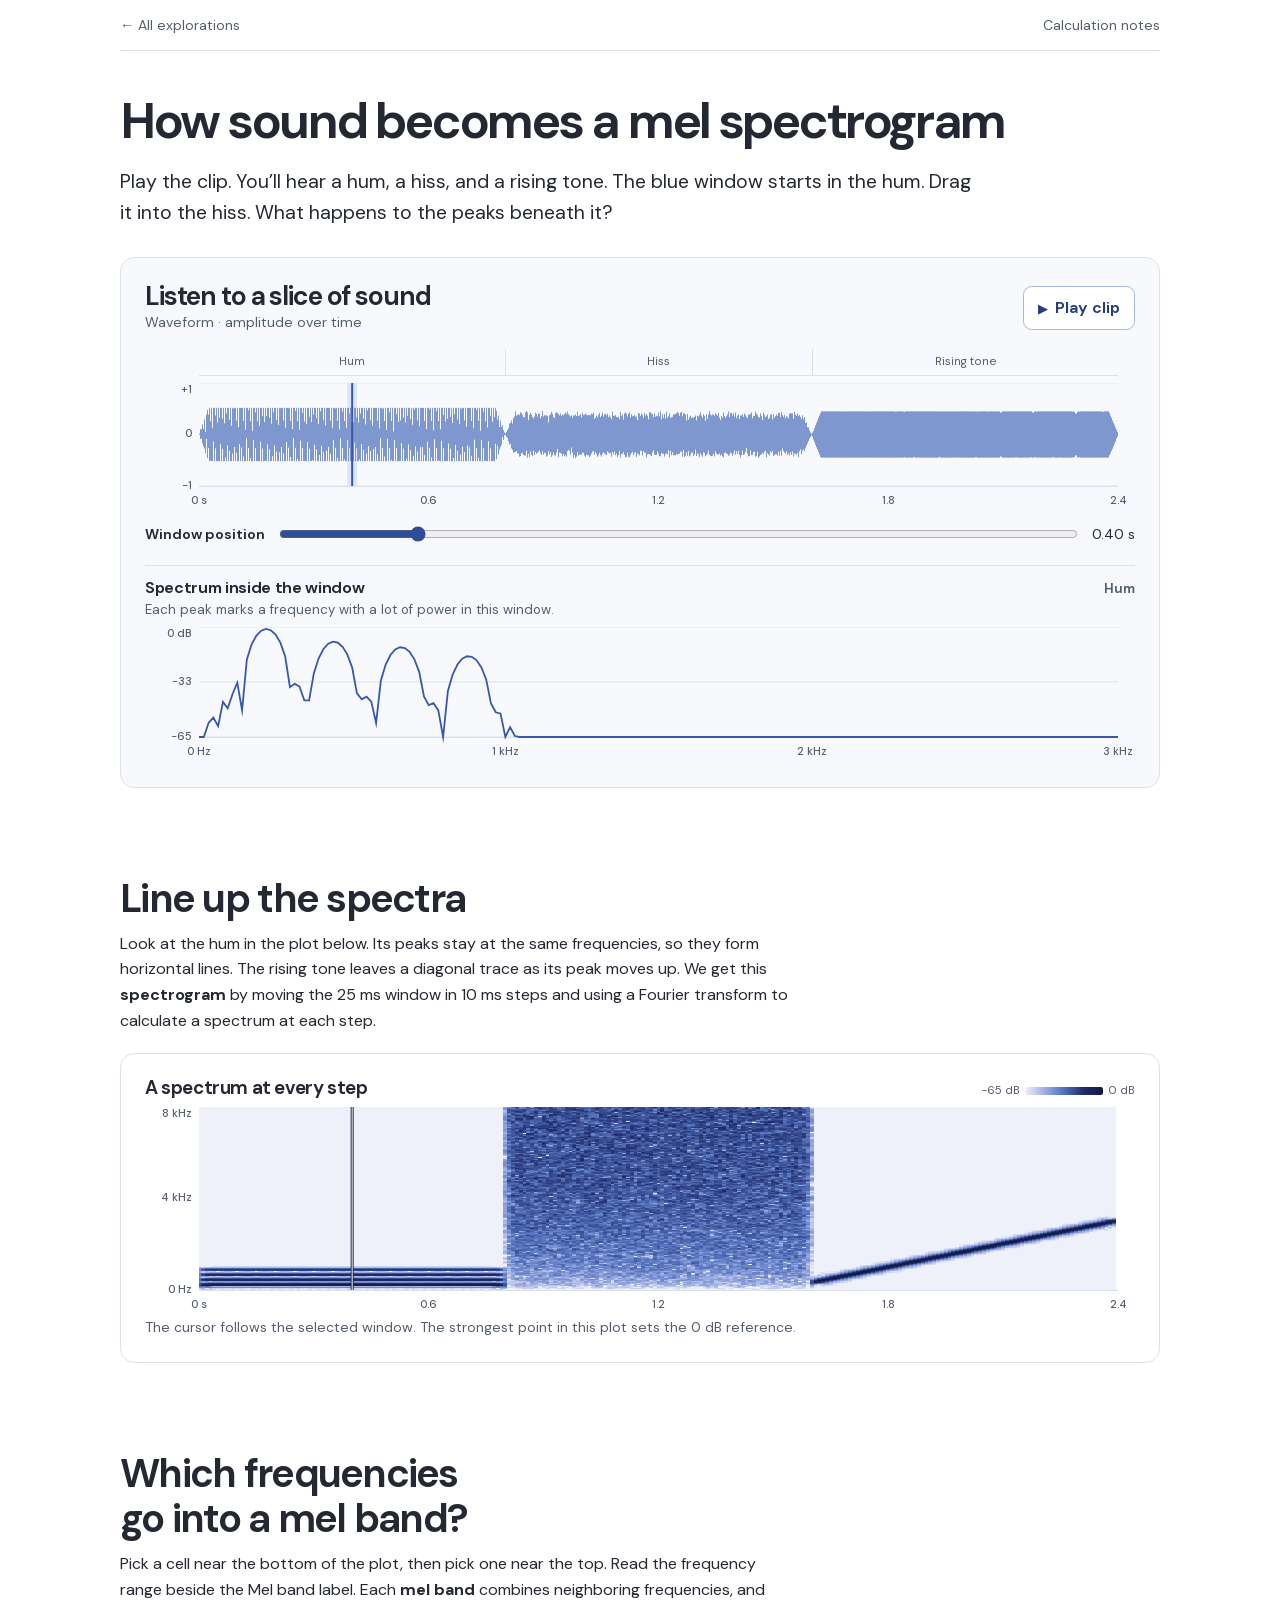
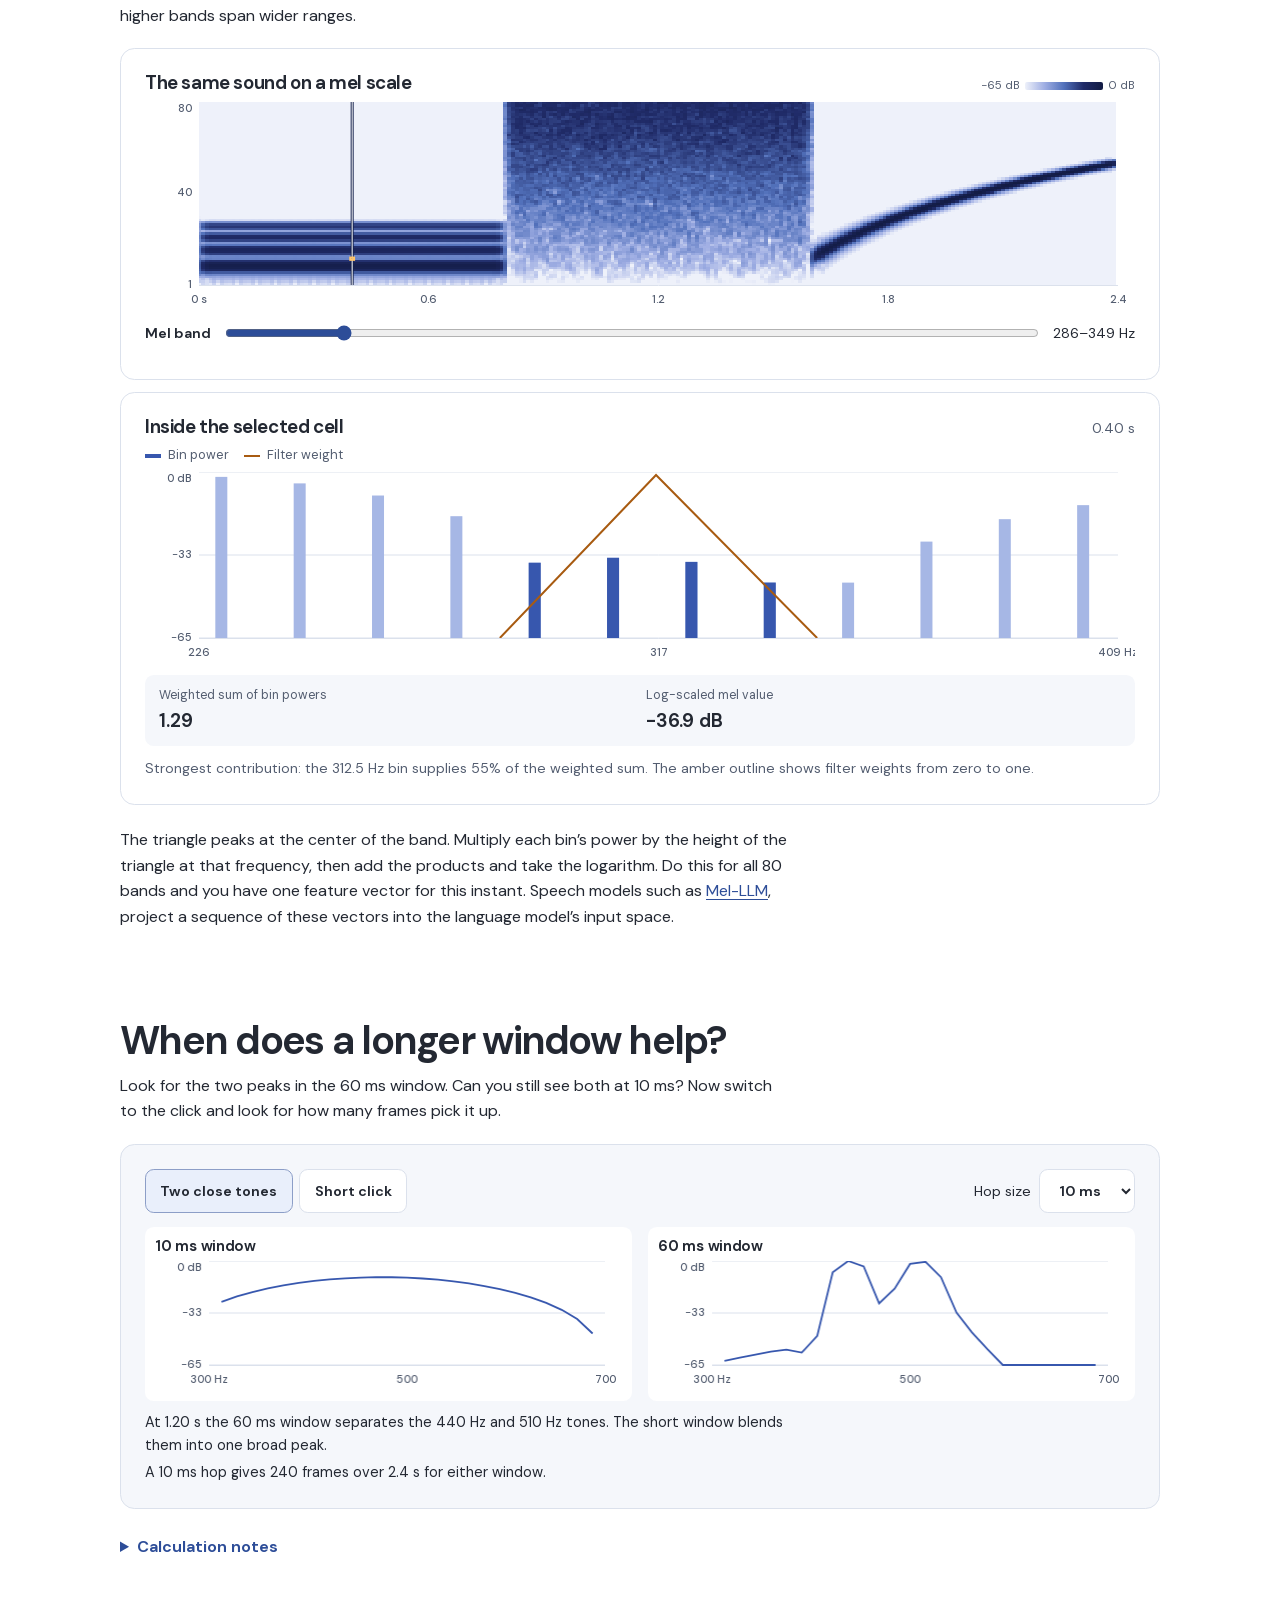
==== commit ea20c17b: "Clarify authoring voice and mel control references" ====
--- a/docs/visualizations/mel-spectrogram/index.html
+++ b/docs/visualizations/mel-spectrogram/index.html
@@ -4,7 +4,7 @@
   <meta charset="utf-8">
   <meta name="viewport" content="width=device-width, initial-scale=1">
   <meta name="theme-color" content="#ffffff">
-  <meta name="description" content="Listen to a sound, move through a spectrogram, and see how one mel value is calculated.">
+  <meta name="description" content="Listen to a clip, scrub through its spectrogram, and trace one mel value back to the frequencies that contribute to it.">
   <title>How sound becomes a mel spectrogram</title>
   <link rel="stylesheet" href="../editorial.css">
   <link rel="stylesheet" href="mel.css">
@@ -61,7 +61,7 @@
     <section class="lesson" aria-labelledby="mel-title">
       <div class="prose section-intro">
         <h2 id="mel-title">Which frequencies go into a mel band?</h2>
-        <p>Pick a cell near the bottom of the plot, then pick one near the top. Look at the range in hertz under the slider. Each <strong>mel band</strong> combines neighboring frequencies, and higher bands span wider ranges.</p>
+        <p>Pick a cell near the bottom of the plot, then pick one near the top. Read the frequency range beside the Mel band label. Each <strong>mel band</strong> combines neighboring frequencies, and higher bands span wider ranges.</p>
       </div>
       <figure class="map-figure" aria-labelledby="mel-plot-title">
         <div class="figure-head">
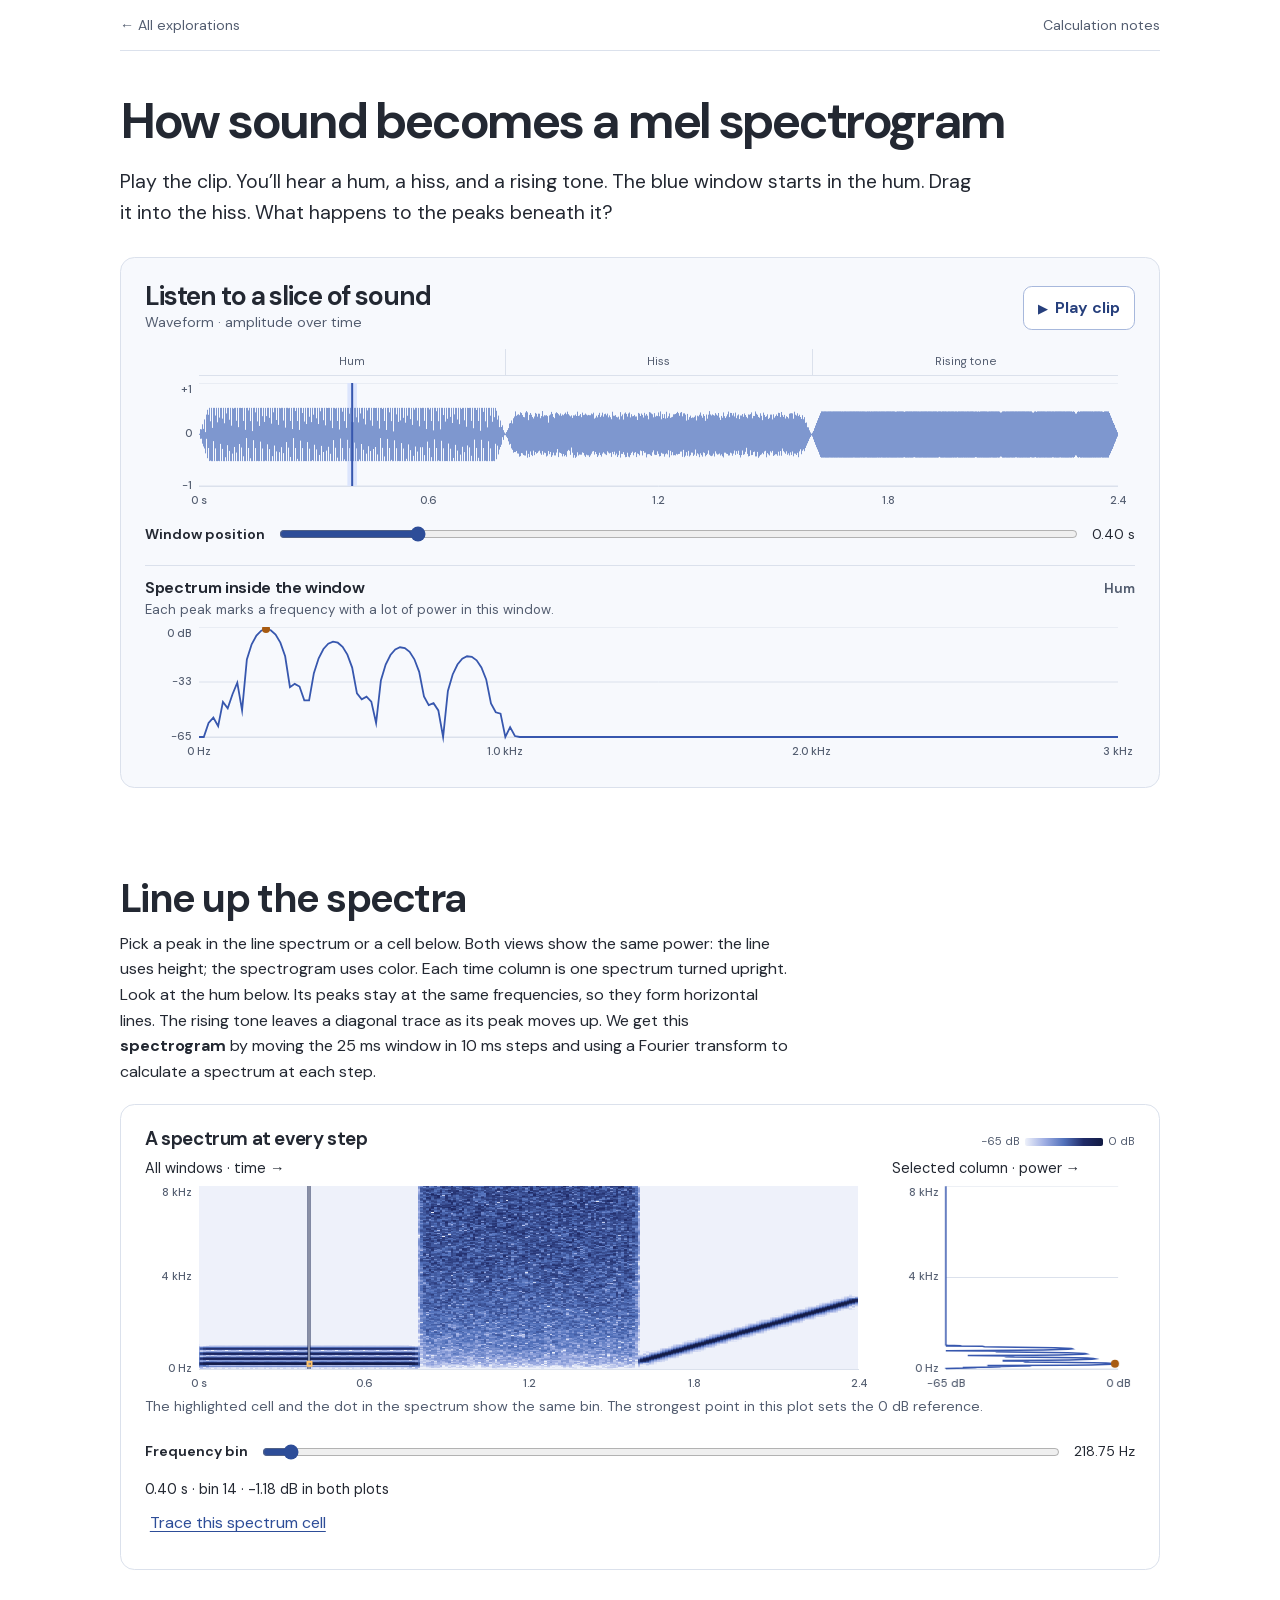
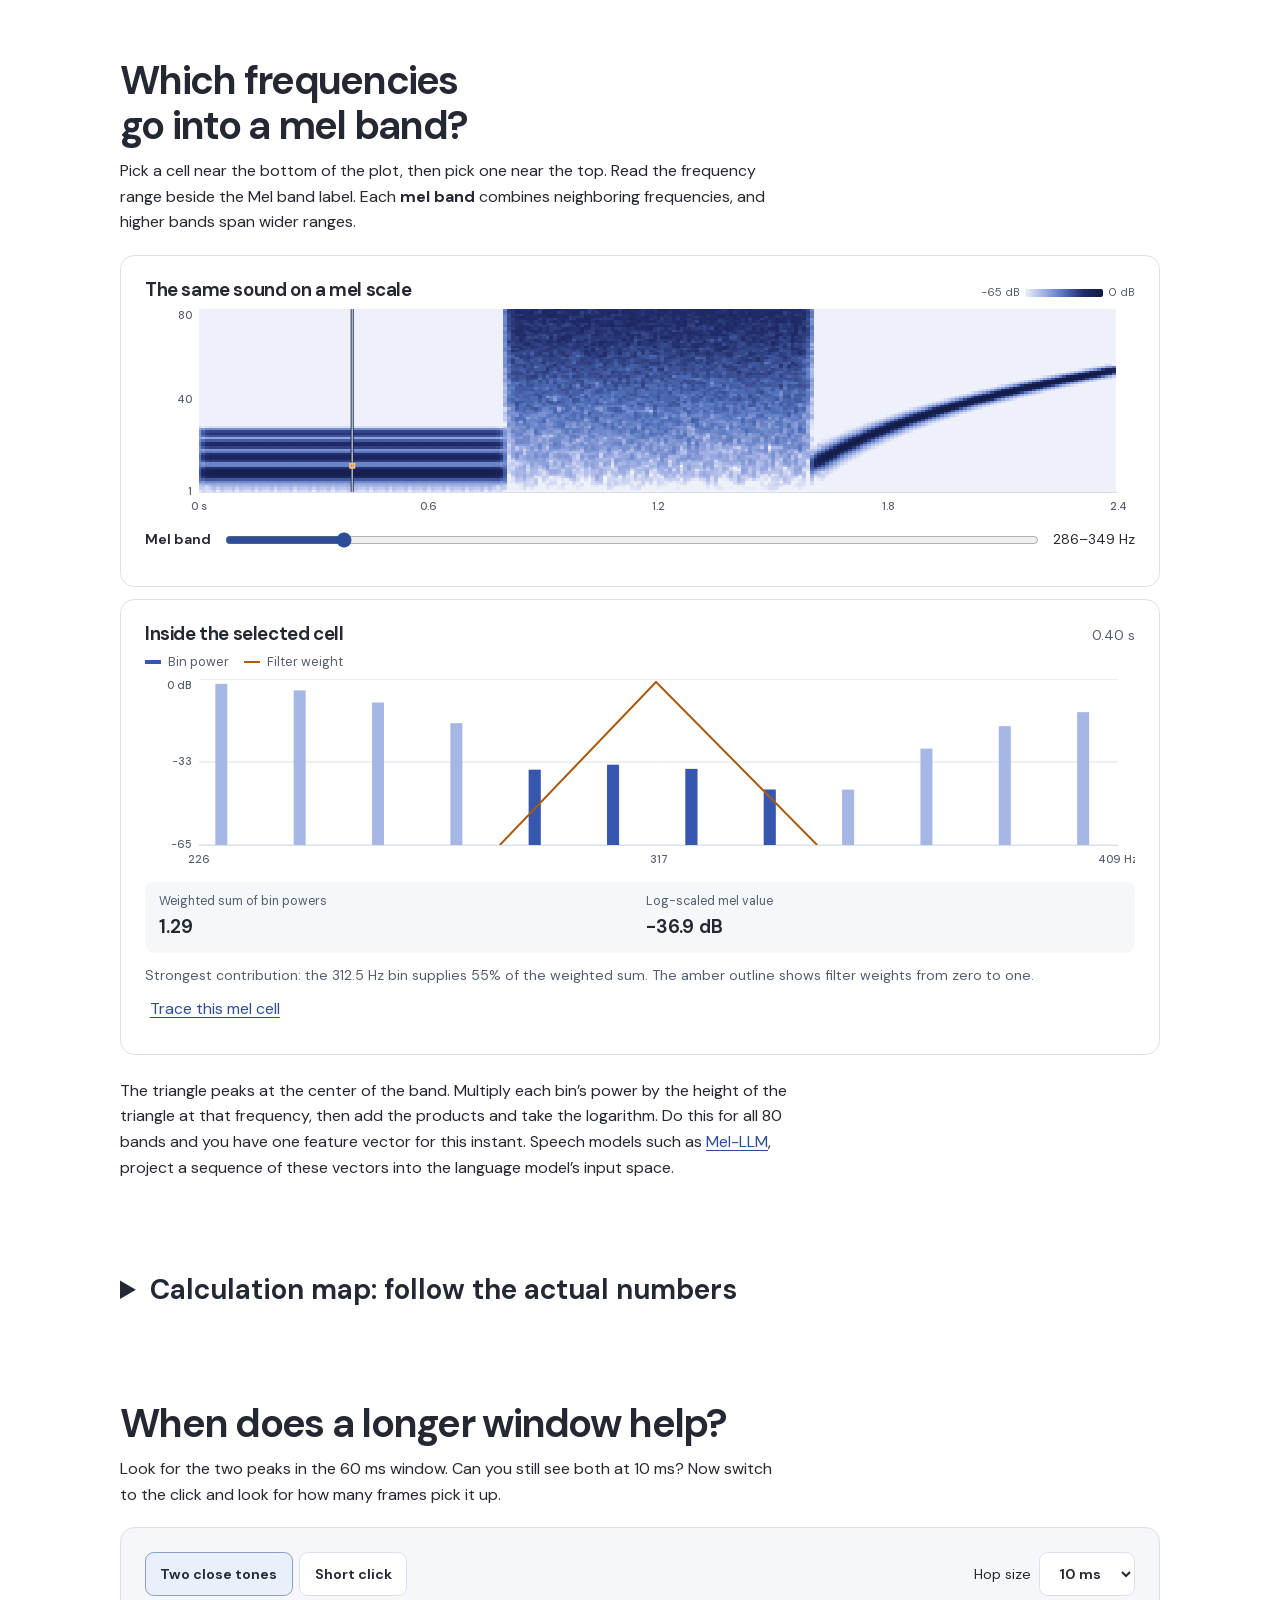
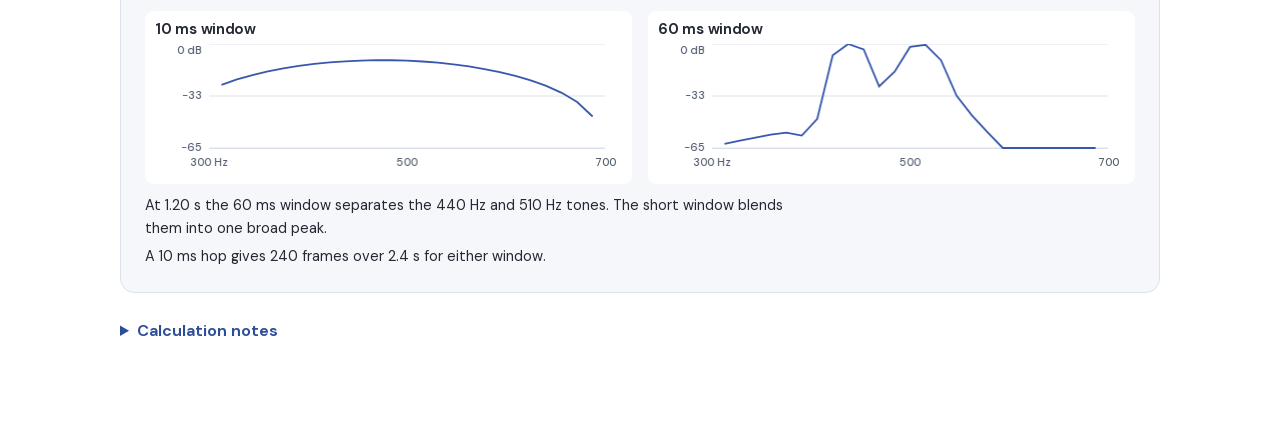
==== commit 7039e476: "Make mel spectrogram calculations inspectable" ====
--- a/docs/visualizations/mel-spectrogram/index.html
+++ b/docs/visualizations/mel-spectrogram/index.html
@@ -10,6 +10,7 @@
   <link rel="stylesheet" href="mel.css">
   <script src="dsp.js" defer></script>
   <script src="explore.js" defer></script>
+  <script src="audit.js" defer></script>
 </head>
 <body>
   <header class="masthead measure">
@@ -46,15 +47,25 @@
     <section class="lesson" aria-labelledby="spectrum-title">
       <div class="prose section-intro">
         <h2 id="spectrum-title">Line up the spectra</h2>
-        <p>Look at the hum in the plot below. Its peaks stay at the same frequencies, so they form horizontal lines. The rising tone leaves a diagonal trace as its peak moves up. We get this <strong>spectrogram</strong> by moving the 25 ms window in 10 ms steps and using a Fourier transform to calculate a spectrum at each step.</p>
+        <p>Pick a peak in the line spectrum or a cell below. Both views show the same power: the line uses height; the spectrogram uses color. Each time column is one spectrum turned upright. Look at the hum below. Its peaks stay at the same frequencies, so they form horizontal lines. The rising tone leaves a diagonal trace as its peak moves up. We get this <strong>spectrogram</strong> by moving the 25 ms window in 10 ms steps and using a Fourier transform to calculate a spectrum at each step.</p>
       </div>
       <figure class="map-figure" aria-labelledby="linear-title">
         <div class="figure-head">
           <h3 id="linear-title">A spectrum at every step</h3>
           <span class="scale">−65 dB <span aria-hidden="true"></span> 0 dB</span>
         </div>
-        <canvas id="linear" class="plot map" role="img" aria-label="Spectrogram with time in seconds, frequency in hertz, and a cursor synchronized to the waveform."></canvas>
-        <figcaption>The cursor follows the selected window. The strongest point in this plot sets the 0 dB reference.</figcaption>
+        <div class="column-pair">
+          <div><p class="comparison-note">All windows · time →</p><canvas id="linear" class="plot map" role="img" aria-label="Spectrogram with time in seconds, frequency in hertz, and a cursor synchronized to the waveform."></canvas></div>
+          <div><p class="comparison-note">Selected column · power →</p><canvas id="column" class="plot map" role="img" aria-label="The selected spectrum turned upright, with frequency on the vertical axis and decibels on the horizontal axis."></canvas></div>
+        </div>
+        <figcaption>The highlighted cell and the dot in the spectrum show the same bin. The strongest point in this plot sets the 0 dB reference.</figcaption>
+        <div class="range-row">
+          <label for="bin">Frequency bin</label>
+          <input id="bin" type="range" min="0" max="512" value="14">
+          <output id="bin-frequency" for="bin"></output>
+        </div>
+        <p id="bin-result" class="comparison-note"></p>
+        <button id="trace-bin" class="text-control" type="button">Trace this spectrum cell</button>
       </figure>
     </section>
 
@@ -87,8 +98,38 @@
           <div><span>Log-scaled mel value</span><output id="level" for="frame band"></output></div>
         </div>
         <figcaption id="contribution"></figcaption>
+        <button id="trace-mel" class="text-control" type="button">Trace this mel cell</button>
       </figure>
       <p class="prose bridge">The triangle peaks at the center of the band. Multiply each bin’s power by the height of the triangle at that frequency, then add the products and take the logarithm. Do this for all 80 bands and you have one feature vector for this instant. Speech models such as <a href="https://arxiv.org/html/2606.10231v4#S3.SS2">Mel-LLM</a>, project a sequence of these vectors into the language model’s input space.</p>
+    </section>
+
+    <section class="lesson" aria-labelledby="audit-title">
+      <details id="audit">
+        <summary id="audit-title">Calculation map: follow the actual numbers</summary>
+        <p class="prose">Start at a result and work backward. The window, frequency bin and mel band stay linked to the plots. <a href="../../digit-reversal/">The digit-reversal Transformer</a> uses the same approach: pick an output, then inspect the operands.</p>
+        <div class="audit-controls">
+          <label for="audit-frame">Window position</label>
+          <input id="audit-frame" type="range" min="0" max="239" value="40">
+          <output id="audit-selection" for="audit-frame"></output>
+          <label for="audit-bin">Frequency bin</label>
+          <input id="audit-bin" type="number" min="0" max="512" value="14">
+          <label for="audit-band">Mel band</label>
+          <input id="audit-band" type="number" min="1" max="80" value="12">
+        </div>
+        <div class="audit-map" role="group" aria-label="Calculation stage">
+          <button type="button" class="control" data-stage="window">1. Window &amp; pad</button>
+          <button type="button" class="control" data-stage="dft">2. Fourier transform</button>
+          <button type="button" class="control" data-stage="power">3. Power</button>
+          <button type="button" class="control" data-stage="mel">4. Mel filter</button>
+          <button type="button" class="control" data-stage="log">5. Log &amp; color</button>
+        </div>
+        <div id="audit-content" class="audit-content"></div>
+        <details id="paper-example" class="method">
+          <summary>Work an eight-sample example on paper</summary>
+          <p class="prose">This toy frame uses the same Fourier and power operations, with a rectangular window and no padding so the numbers stay small. All eight samples and all five nonnegative-frequency rows are shown. Start with bin 2: multiply its cosine row elementwise by the samples, then add. Repeat with the negative-sine row.</p>
+          <div id="paper-content"></div>
+        </details>
+      </details>
     </section>
 
     <section class="lesson" aria-labelledby="tradeoff-title">
--- a/docs/visualizations/mel-spectrogram/mel.css
+++ b/docs/visualizations/mel-spectrogram/mel.css
@@ -99,3 +99,23 @@
 .window-spectrum p, #window-region { font-size: 0.83rem; color: var(--muted); }
 #window-region { font-weight: 650; }
 .window-spectrum .plot { height: clamp(105px, 12vw, 136px); }
+
+/* Optional calculation trace */
+#audit > summary { font-size: clamp(1.25rem, 3vw, 1.75rem); font-weight: 650; cursor: pointer; }
+#audit > p, .audit-content > p, #paper-example > p { margin-block: .75rem; }
+.audit-controls, .audit-map { display: flex; align-items: center; flex-wrap: wrap; gap: .45rem .75rem; margin-block: 1rem; }
+.audit-controls input[type="number"] { width: 5rem; min-height: 44px; }
+.audit-controls input[type="range"] { flex: 1 1 8rem; }
+.audit-content, #paper-content { border-top: 1px solid var(--rule); padding-block: 1rem; overflow-wrap: anywhere; }
+.audit-formula { background: var(--soft); padding: .6rem .75rem; font-family: ui-monospace, monospace; }
+.audit-table-wrap { overflow-x: auto; max-width: 100%; }
+.audit-table { width: 100%; border-collapse: collapse; font-variant-numeric: tabular-nums; font-size: .88rem; text-align: right; }
+.audit-table th, .audit-table td { white-space: nowrap; padding: .35rem .55rem; border-bottom: 1px solid var(--rule); }
+.audit-table caption { text-align: left; font-weight: 650; padding-block: .5rem; }
+.audit-table td:first-child, .audit-table th:first-child { text-align: left; }
+.audit-table tr[data-selected] { background: #e9effb; }
+.column-pair { display: grid; grid-template-columns: minmax(0, 3fr) minmax(0, 1fr); gap: 1rem; }
+.column-pair .comparison-note { margin-block: .3rem; }
+@media (max-width: 640px) { .column-pair { grid-template-columns: minmax(0, 1fr); } }
+.column-pair + figcaption { margin-bottom: .75rem; }
+#audit-jump { width: 5rem; min-height: 44px; }
